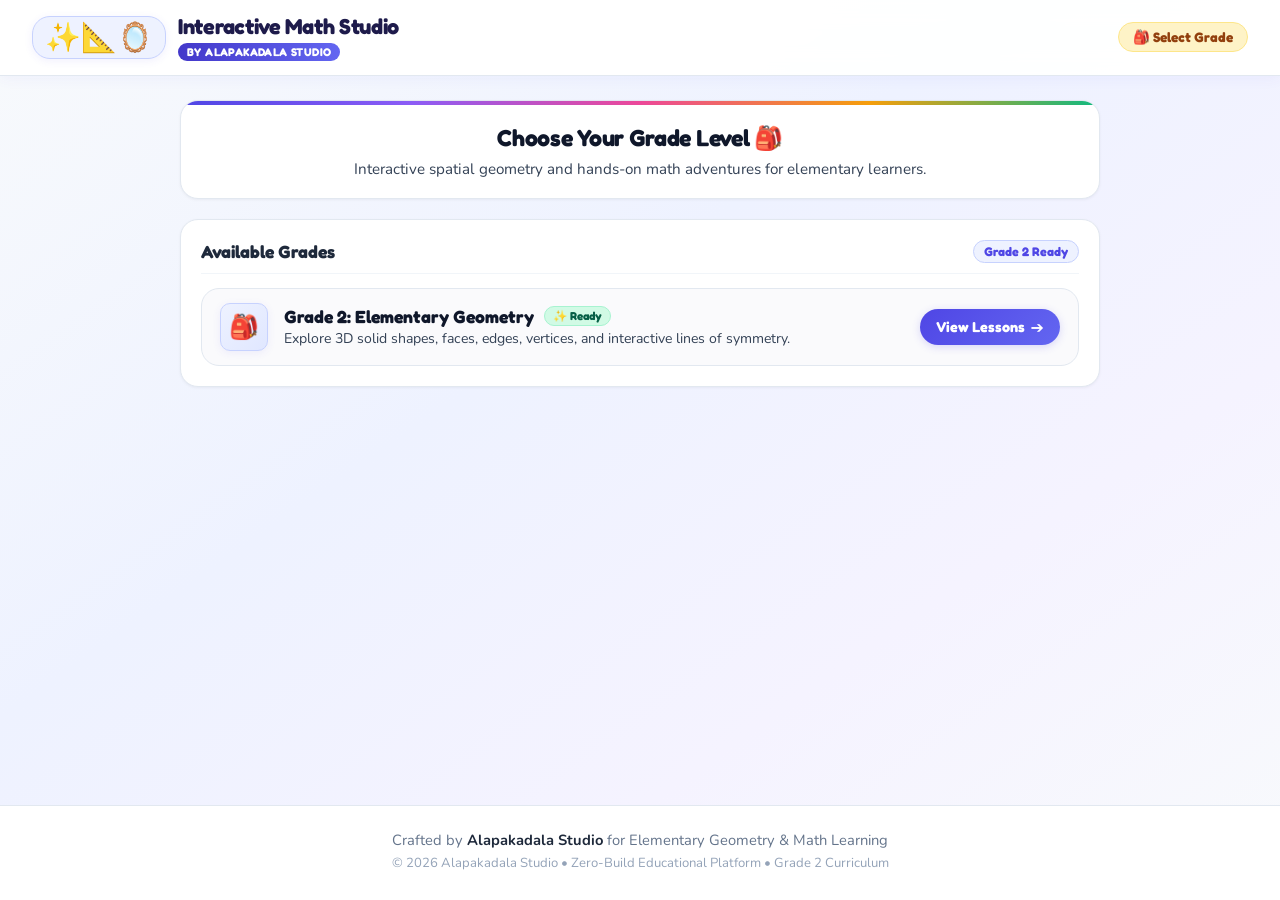
==== index.html @ 66d8b252 "increase UX" ====
<!DOCTYPE html>
<html lang="en">
<head>
  <meta charset="UTF-8">
  <meta name="viewport" content="width=device-width, initial-scale=1.0">
  <title>Interactive Math Studio - Elementary Geometry Suite</title>
  <link rel="preconnect" href="https://fonts.googleapis.com">
  <link rel="preconnect" href="https://fonts.gstatic.com" crossorigin>
  <link href="https://fonts.googleapis.com/css2?family=Fredoka:wght@400;500;600;700&family=Nunito:wght@400;600;700;800;900&display=swap" rel="stylesheet">
  <link rel="stylesheet" href="hub.css">
</head>
<body>

  <!-- Clean, Reassuring Studio Header -->
  <header class="hub-header">
    <div class="brand">
      <div class="brand-logo" aria-hidden="true">✨📐🪞</div>
      <div class="brand-text">
        <h1>Interactive Math Studio</h1>
        <span class="studio-badge">By Alapakadala Studio</span>
      </div>
    </div>

    <!-- Navigation Controls -->
    <div class="hub-header-actions">
      <button id="btnHeaderBackGrades" class="hub-nav-btn hidden" onclick="showGradesView()" title="Return to Grade Selection">
        ⬅️ All Grades
      </button>

      <div class="hub-grade-chip" id="hubGradeChip">
        🎒 Select Grade
      </div>
    </div>
  </header>

  <!-- Main Content Hub -->
  <main class="hub-main">

    <!-- ================= VIEW 1: GRADE SELECTION SCREEN ================= -->
    <section id="gradesView" class="hub-view-panel">

      <!-- Compact Hero Header -->
      <section class="hub-hero">
        <h2>Choose Your Grade Level 🎒</h2>
        <p>Interactive spatial geometry and hands-on math adventures for elementary learners.</p>
      </section>

      <!-- Grade Selection Listview -->
      <section class="grade-listview-wrapper">
        <div class="grade-listview-header">
          <h3>Available Grades</h3>
          <span class="grade-count-badge">Grade 2 Ready</span>
        </div>

        <div class="grade-listview">
          <!-- Grade 2 Active Card -->
          <div class="grade-list-item active" onclick="selectGrade('grade-2')" tabindex="0" role="button" aria-label="Open Grade 2 Elementary Geometry Lessons">
            <div class="grade-item-left">
              <div class="grade-item-avatar">
                <span class="grade-avatar-icon">🎒</span>
              </div>
              <div class="grade-item-details">
                <div class="grade-item-title-row">
                  <h4>Grade 2: Elementary Geometry</h4>
                  <span class="grade-status-pill available">✨ Ready</span>
                </div>
                <p class="grade-item-desc">
                  Explore 3D solid shapes, faces, edges, vertices, and interactive lines of symmetry.
                </p>
              </div>
            </div>

            <div class="grade-item-right">
              <button class="grade-enter-btn" tabindex="-1">
                <span>View Lessons</span>
                <span class="arrow-icon">➔</span>
              </button>
            </div>
          </div>
        </div>
      </section>

    </section>

    <!-- ================= VIEW 2: GRADE 2 LESSONS LIST ================= -->
    <section id="lessonsView" class="hub-view-panel hidden">

      <!-- Breadcrumb Navigation Bar -->
      <nav class="lessons-nav-bar" aria-label="Breadcrumb">
        <button class="lessons-back-btn" onclick="showGradesView()" title="Back to Grade Selection">
          ⬅️ Back to Grade Selection
        </button>
        <div class="current-grade-badge">
          <span>Current Level:</span>
          <strong>Grade 2 Elementary Geometry</strong>
        </div>
      </nav>

      <!-- Compact Hero Banner -->
      <section class="hub-hero">
        <h2>Grade 2 Math Adventures 🌟</h2>
        <p>Select a lesson below to explore 3D solids and mirror reflections.</p>
      </section>

      <!-- Available Lessons Grid -->
      <section class="lessons-grid">

        <!-- LESSON 1 CARD: 3D SOLID SHAPES -->
        <a href="shapes.html" class="lesson-card shapes" aria-label="Start Lesson 1: 3D Solid Shapes Adventure">
          <div class="lesson-card-header">
            <div class="lesson-card-badge-row">
              <span class="lesson-number-badge">Lesson 1</span>
              <span class="lesson-icon-preview">🎲 📐 🥫</span>
            </div>
            <h3>3D Solid Shapes Adventure</h3>
            <p class="lesson-subtitle">Spatial Geometry, Faces, Edges & Vertices</p>
          </div>

          <p class="lesson-desc">
            Rotate 3D solids in 360°, explode surfaces to count faces, test everyday textures, and sort shapes in the lab!
          </p>

          <div class="lesson-card-footer">
            <div class="lesson-cta-btn">
              <span>Start Adventure</span>
              <span class="cta-arrow">➔</span>
            </div>
          </div>
        </a>

        <!-- LESSON 2 CARD: LINES OF SYMMETRY -->
        <a href="symmetry.html" class="lesson-card symmetry" aria-label="Start Lesson 2: Lines of Symmetry Studio">
          <div class="lesson-card-header">
            <div class="lesson-card-badge-row">
              <span class="lesson-number-badge">Lesson 2</span>
              <span class="lesson-icon-preview">🦋 🪞 🎨</span>
            </div>
            <h3>Lines of Symmetry Studio</h3>
            <p class="lesson-subtitle">Mirror Reflections, Paper Folding & Detective</p>
          </div>

          <p class="lesson-desc">
            Fold 3D paper sheets to test symmetry, spot tricky line traps, paint 8×8 bilateral pixel art, and speed-match reflections!
          </p>

          <div class="lesson-card-footer">
            <div class="lesson-cta-btn">
              <span>Start Studio</span>
              <span class="cta-arrow">➔</span>
            </div>
          </div>
        </a>

      </section>

    </section>

  </main>

  <!-- Clean Studio Footer -->
  <footer class="hub-footer">
    <div class="footer-content">
      <p>Crafted by <strong>Alapakadala Studio</strong> for Elementary Geometry & Math Learning</p>
      <p class="copyright">© 2026 Alapakadala Studio • Zero-Build Educational Platform • Grade 2 Curriculum</p>
    </div>
  </footer>

  <!-- View Switching Navigation Script -->
  <script>
    function selectGrade(gradeId) {
      if (gradeId === 'grade-2') {
        document.getElementById('gradesView').classList.add('hidden');
        document.getElementById('lessonsView').classList.remove('hidden');
        document.getElementById('hubGradeChip').innerHTML = '🎒 Grade 2 Geometry';
        document.getElementById('btnHeaderBackGrades').classList.remove('hidden');
        window.location.hash = 'grade-2';
        window.scrollTo({ top: 0, behavior: 'smooth' });
      }
    }

    function showGradesView() {
      document.getElementById('lessonsView').classList.add('hidden');
      document.getElementById('gradesView').classList.remove('hidden');
      document.getElementById('hubGradeChip').innerHTML = '🎒 Select Grade';
      document.getElementById('btnHeaderBackGrades').classList.add('hidden');
      if (window.location.hash) {
        history.pushState(null, null, ' ');
      }
      window.scrollTo({ top: 0, behavior: 'smooth' });
    }

    // Auto-open Grade 2 if url hash is #grade-2
    window.addEventListener('DOMContentLoaded', () => {
      if (window.location.hash === '#grade-2') {
        selectGrade('grade-2');
      }
    });

    window.addEventListener('hashchange', () => {
      if (window.location.hash === '#grade-2') {
        selectGrade('grade-2');
      } else {
        showGradesView();
      }
    });

    // Keyboard accessibility for list item
    document.addEventListener('keydown', (e) => {
      if ((e.key === 'Enter' || e.key === ' ') && document.activeElement?.classList.contains('grade-list-item')) {
        e.preventDefault();
        document.activeElement.click();
      }
    });
  </script>

</body>
</html>
---- hub.css ----
/* ================= ALAPAKADALA STUDIO - ROOT LESSONS HUB ================= */
:root {
  --primary: #4F46E5;
  --primary-light: #818CF8;
  --primary-dark: #3730A3;
  --accent-pink: #EC4899;
  --accent-amber: #F59E0B;
  --accent-teal: #10B981;
  --accent-cyan: #06B6D4;
  
  --bg-gradient: linear-gradient(145deg, #F8FAFC 0%, #EEF2FF 40%, #F5F3FF 70%, #F8FAFC 100%);
  --card-bg: #FFFFFF;
  --text-dark: #0F172A;
  --text-body: #334155;
  --text-muted: #64748B;
  
  --radius-xs: 6px;
  --radius-sm: 10px;
  --radius-md: 18px;
  --radius-lg: 28px;
  --radius-pill: 9999px;
  
  --shadow-xs: 0 1px 3px rgba(15, 23, 42, 0.05);
  --shadow-sm: 0 4px 12px rgba(79, 70, 229, 0.06);
  --shadow-md: 0 10px 25px rgba(79, 70, 229, 0.09);
  --shadow-lg: 0 20px 40px rgba(79, 70, 229, 0.14);
}

* {
  box-sizing: border-box;
  margin: 0;
  padding: 0;
  -webkit-tap-highlight-color: transparent;
}

body {
  font-family: 'Fredoka', 'Nunito', system-ui, -apple-system, sans-serif;
  background: var(--bg-gradient);
  color: var(--text-dark);
  min-height: 100vh;
  display: flex;
  flex-direction: column;
  overflow-x: hidden;
  -webkit-font-smoothing: antialiased;
}

/* ================= HEADER ================= */
.hub-header {
  position: sticky;
  top: 0;
  background: rgba(255, 255, 255, 0.94);
  backdrop-filter: blur(12px);
  padding: 14px 32px;
  display: flex;
  align-items: center;
  justify-content: space-between;
  box-shadow: 0 2px 14px rgba(79, 70, 229, 0.06);
  border-bottom: 1.5px solid #E2E8F0;
  z-index: 100;
  flex-wrap: wrap;
  gap: 14px;
}

.brand {
  display: flex;
  align-items: center;
  gap: 12px;
}

.brand-logo {
  font-size: 1.8rem;
  background: #EEF2FF;
  padding: 6px 12px;
  border-radius: var(--radius-md);
  border: 1px solid #C7D2FE;
  box-shadow: 0 2px 8px rgba(79, 70, 229, 0.08);
  line-height: 1;
}

.brand-text h1 {
  font-size: 1.35rem;
  font-weight: 700;
  color: #1E1B4B;
  line-height: 1.2;
  letter-spacing: -0.3px;
}

.studio-badge {
  display: inline-block;
  background: linear-gradient(90deg, #4338CA, #6366F1);
  color: #FFFFFF;
  font-size: 0.7rem;
  font-weight: 800;
  padding: 2px 9px;
  border-radius: var(--radius-pill);
  letter-spacing: 0.4px;
  text-transform: uppercase;
  margin-top: 2px;
}

.hub-header-actions {
  display: flex;
  align-items: center;
  gap: 12px;
}

.hub-nav-btn {
  background: #EEF2FF;
  color: var(--primary);
  border: 1.5px solid #C7D2FE;
  padding: 7px 16px;
  border-radius: var(--radius-pill);
  font-weight: 800;
  font-size: 0.85rem;
  font-family: inherit;
  cursor: pointer;
  transition: all 0.2s cubic-bezier(0.16, 1, 0.3, 1);
  display: inline-flex;
  align-items: center;
  gap: 6px;
}

.hub-nav-btn:hover {
  background: #E0E7FF;
  border-color: var(--primary);
  transform: translateX(-3px);
}

.hub-grade-chip {
  background: #FEF3C7;
  color: #92400E;
  border: 1px solid #FDE68A;
  padding: 6px 14px;
  border-radius: var(--radius-pill);
  font-weight: 800;
  font-size: 0.85rem;
  display: inline-flex;
  align-items: center;
  gap: 6px;
}

.hub-nav-btn.hidden,
.hub-view-panel.hidden {
  display: none !important;
}

/* ================= MAIN CONTAINER ================= */
.hub-main {
  flex: 1;
  max-width: 960px;
  width: 100%;
  margin: 0 auto;
  padding: 24px 20px 36px;
  display: flex;
  flex-direction: column;
  gap: 20px;
}

.hub-view-panel {
  display: flex;
  flex-direction: column;
  gap: 20px;
  animation: fadeInPanel 0.2s cubic-bezier(0.16, 1, 0.3, 1);
}

@keyframes fadeInPanel {
  from { opacity: 0; transform: translateY(4px); }
  to { opacity: 1; transform: translateY(0); }
}

/* ================= HERO SECTION (SLIM & CLEAN) ================= */
.hub-hero {
  text-align: center;
  background: #FFFFFF;
  border-radius: var(--radius-md);
  padding: 22px 24px 18px;
  box-shadow: var(--shadow-xs);
  border: 1.5px solid #E2E8F0;
  position: relative;
  overflow: hidden;
}

.hub-hero::before {
  content: '';
  position: absolute;
  top: 0;
  left: 0;
  right: 0;
  height: 4px;
  background: linear-gradient(90deg, #4F46E5, #8B5CF6, #EC4899, #F59E0B, #10B981);
}

.hub-hero h2 {
  font-size: 1.45rem;
  font-weight: 700;
  color: #0F172A;
  margin-bottom: 6px;
  line-height: 1.25;
  letter-spacing: -0.3px;
}

.hub-hero p {
  font-family: 'Nunito', sans-serif;
  font-size: 0.95rem;
  color: var(--text-body);
  max-width: 600px;
  margin: 0 auto;
  line-height: 1.45;
}

/* ================= GRADE LISTVIEW ================= */
.grade-listview-wrapper {
  background: #FFFFFF;
  border-radius: var(--radius-md);
  border: 1.5px solid #E2E8F0;
  box-shadow: var(--shadow-xs);
  padding: 20px;
}

.grade-listview-header {
  display: flex;
  align-items: center;
  justify-content: space-between;
  margin-bottom: 14px;
  padding-bottom: 10px;
  border-bottom: 1px solid #F1F5F9;
}

.grade-listview-header h3 {
  font-size: 1.1rem;
  font-weight: 700;
  color: #1E293B;
}

.grade-count-badge {
  background: #EEF2FF;
  color: var(--primary);
  font-size: 0.78rem;
  font-weight: 800;
  padding: 3px 10px;
  border-radius: var(--radius-pill);
  border: 1px solid #C7D2FE;
}

.grade-listview {
  display: flex;
  flex-direction: column;
  gap: 12px;
}

.grade-list-item {
  background: #FAFAFC;
  border: 1.5px solid #E2E8F0;
  border-radius: var(--radius-md);
  padding: 14px 18px;
  display: flex;
  align-items: center;
  justify-content: space-between;
  gap: 16px;
  cursor: pointer;
  transition: all 0.2s cubic-bezier(0.16, 1, 0.3, 1);
}

.grade-list-item:hover,
.grade-list-item:focus {
  background: #FFFFFF;
  border-color: var(--primary);
  box-shadow: var(--shadow-sm);
  transform: translateY(-2px);
  outline: none;
}

.grade-item-left {
  display: flex;
  align-items: center;
  gap: 16px;
  flex: 1;
}

.grade-item-avatar {
  width: 48px;
  height: 48px;
  background: linear-gradient(135deg, #EEF2FF 0%, #E0E7FF 100%);
  border: 1.5px solid #C7D2FE;
  border-radius: var(--radius-sm);
  display: flex;
  align-items: center;
  justify-content: center;
  flex-shrink: 0;
  box-shadow: 0 2px 8px rgba(79, 70, 229, 0.08);
  transition: transform 0.2s ease;
}

.grade-list-item:hover .grade-item-avatar {
  transform: scale(1.05);
}

.grade-avatar-icon {
  font-size: 1.5rem;
  line-height: 1;
}

.grade-item-details {
  flex: 1;
}

.grade-item-title-row {
  display: flex;
  align-items: center;
  gap: 10px;
  flex-wrap: wrap;
  margin-bottom: 2px;
}

.grade-item-title-row h4 {
  font-size: 1.1rem;
  font-weight: 700;
  color: #0F172A;
}

.grade-status-pill {
  background: #D1FAE5;
  color: #065F46;
  border: 1px solid #A7F3D0;
  padding: 2px 8px;
  border-radius: var(--radius-pill);
  font-size: 0.72rem;
  font-weight: 800;
}

.grade-item-desc {
  font-family: 'Nunito', sans-serif;
  font-size: 0.88rem;
  color: var(--text-body);
  margin-bottom: 0;
  line-height: 1.4;
}

.grade-item-right {
  flex-shrink: 0;
}

.grade-enter-btn {
  background: linear-gradient(135deg, #4F46E5, #6366F1);
  color: #FFFFFF;
  border: none;
  font-family: inherit;
  font-size: 0.9rem;
  font-weight: 800;
  padding: 8px 16px;
  border-radius: var(--radius-pill);
  display: flex;
  align-items: center;
  gap: 6px;
  box-shadow: 0 2px 8px rgba(79, 70, 229, 0.2);
  cursor: pointer;
  transition: all 0.2s ease;
  pointer-events: none;
}

.grade-list-item:hover .grade-enter-btn {
  background: linear-gradient(135deg, #4338CA, #4F46E5);
  transform: translateX(3px);
  box-shadow: 0 4px 12px rgba(79, 70, 229, 0.3);
}

.arrow-icon {
  font-size: 1rem;
  transition: transform 0.2s ease;
}

.grade-list-item:hover .arrow-icon {
  transform: translateX(2px);
}

/* ================= LESSONS BREADCRUMB NAVIGATION ================= */
.lessons-nav-bar {
  display: flex;
  align-items: center;
  justify-content: space-between;
  width: 100%;
  padding: 10px 16px;
  background: #FFFFFF;
  border: 1.5px solid #E2E8F0;
  border-radius: var(--radius-md);
  box-shadow: var(--shadow-xs);
  flex-wrap: wrap;
  gap: 10px;
}

.lessons-back-btn {
  background: #EEF2FF;
  color: var(--primary);
  border: 1.5px solid #C7D2FE;
  font-family: inherit;
  font-size: 0.85rem;
  font-weight: 800;
  padding: 6px 14px;
  border-radius: var(--radius-pill);
  cursor: pointer;
  display: inline-flex;
  align-items: center;
  gap: 6px;
  transition: all 0.2s ease;
}

.lessons-back-btn:hover {
  background: #E0E7FF;
  border-color: var(--primary);
  transform: translateX(-2px);
}

.current-grade-badge {
  display: flex;
  align-items: center;
  gap: 6px;
  font-size: 0.85rem;
  color: #64748B;
}

.current-grade-badge strong {
  color: #312E81;
  background: #F1F5F9;
  padding: 3px 10px;
  border-radius: var(--radius-pill);
  border: 1px solid #E2E8F0;
  font-weight: 800;
}

/* ================= LESSONS CARDS GRID (COMPACT) ================= */
.lessons-grid {
  display: grid;
  grid-template-columns: repeat(auto-fit, minmax(320px, 1fr));
  gap: 18px;
}

.lesson-card {
  background: #FFFFFF;
  border-radius: var(--radius-md);
  border: 1.5px solid #E2E8F0;
  box-shadow: var(--shadow-xs);
  padding: 18px 20px;
  display: flex;
  flex-direction: column;
  justify-content: space-between;
  transition: all 0.2s cubic-bezier(0.16, 1, 0.3, 1);
  text-decoration: none;
  color: inherit;
  position: relative;
}

.lesson-card:hover {
  transform: translateY(-3px);
  box-shadow: var(--shadow-md);
}

.lesson-card.shapes:hover {
  border-color: var(--primary-light);
}

.lesson-card.symmetry:hover {
  border-color: #F472B6;
}

.lesson-card-header {
  margin-bottom: 12px;
}

.lesson-card-badge-row {
  display: flex;
  align-items: center;
  justify-content: space-between;
  margin-bottom: 10px;
}

.lesson-number-badge {
  font-size: 0.72rem;
  font-weight: 800;
  text-transform: uppercase;
  letter-spacing: 0.5px;
  padding: 3px 10px;
  border-radius: var(--radius-pill);
}

.lesson-card.shapes .lesson-number-badge {
  background: #EEF2FF;
  color: #4338CA;
  border: 1px solid #C7D2FE;
}

.lesson-card.symmetry .lesson-number-badge {
  background: #FDF2F8;
  color: #BE185D;
  border: 1px solid #FBCFE8;
}

.lesson-icon-preview {
  font-size: 1.15rem;
  letter-spacing: 2px;
}

.lesson-card-header h3 {
  font-size: 1.25rem;
  font-weight: 700;
  color: #0F172A;
  margin-bottom: 2px;
}

.lesson-subtitle {
  font-family: 'Nunito', sans-serif;
  font-size: 0.85rem;
  font-weight: 700;
  color: var(--primary);
}

.lesson-card.symmetry .lesson-subtitle {
  color: #BE185D;
}

.lesson-desc {
  font-family: 'Nunito', sans-serif;
  font-size: 0.88rem;
  color: var(--text-body);
  line-height: 1.45;
  margin-bottom: 16px;
}

.lesson-card-footer {
  margin-top: auto;
}

.lesson-cta-btn {
  background: linear-gradient(135deg, #4F46E5, #6366F1);
  color: #FFFFFF;
  font-size: 0.92rem;
  font-weight: 800;
  padding: 9px 16px;
  border-radius: var(--radius-pill);
  display: flex;
  align-items: center;
  justify-content: center;
  gap: 8px;
  box-shadow: 0 2px 8px rgba(79, 70, 229, 0.2);
  transition: all 0.2s ease;
}

.lesson-card.symmetry .lesson-cta-btn {
  background: linear-gradient(135deg, #BE185D, #EC4899);
  box-shadow: 0 2px 8px rgba(236, 72, 153, 0.2);
}

.lesson-card:hover .lesson-cta-btn {
  transform: translateY(-1px);
  box-shadow: 0 4px 14px rgba(79, 70, 229, 0.3);
}

.lesson-card.symmetry:hover .lesson-cta-btn {
  box-shadow: 0 4px 14px rgba(236, 72, 153, 0.3);
}

.cta-arrow {
  font-size: 1rem;
  transition: transform 0.2s ease;
}

.lesson-card:hover .cta-arrow {
  transform: translateX(3px);
}

/* ================= FOOTER ================= */
.hub-footer {
  background: #FFFFFF;
  border-top: 1.5px solid #E2E8F0;
  padding: 24px 20px;
  text-align: center;
  margin-top: auto;
}

.footer-content {
  max-width: 800px;
  margin: 0 auto;
}

.hub-footer p {
  font-family: 'Nunito', sans-serif;
  font-size: 0.92rem;
  color: var(--text-muted);
  margin-bottom: 4px;
}

.hub-footer strong {
  color: #1E293B;
}

.hub-footer .copyright {
  font-size: 0.82rem;
  color: #94A3B8;
}

/* ================= RESPONSIVE DESIGN ================= */
@media (max-width: 768px) {
  .hub-header {
    padding: 12px 18px;
  }

  .brand-text h1 {
    font-size: 1.15rem;
  }

  .hub-hero {
    padding: 18px 14px 14px;
  }

  .hub-hero h2 {
    font-size: 1.25rem;
  }

  .hub-hero p {
    font-size: 0.88rem;
  }

  .grade-list-item {
    flex-direction: column;
    align-items: flex-start;
    padding: 20px 18px;
    gap: 16px;
  }

  .grade-item-left {
    flex-direction: column;
    align-items: flex-start;
    gap: 14px;
    width: 100%;
  }

  .grade-item-right {
    width: 100%;
  }

  .grade-enter-btn {
    width: 100%;
    justify-content: center;
  }

  .lessons-grid {
    grid-template-columns: 1fr;
  }

  .lesson-card {
    padding: 22px 18px;
  }
}
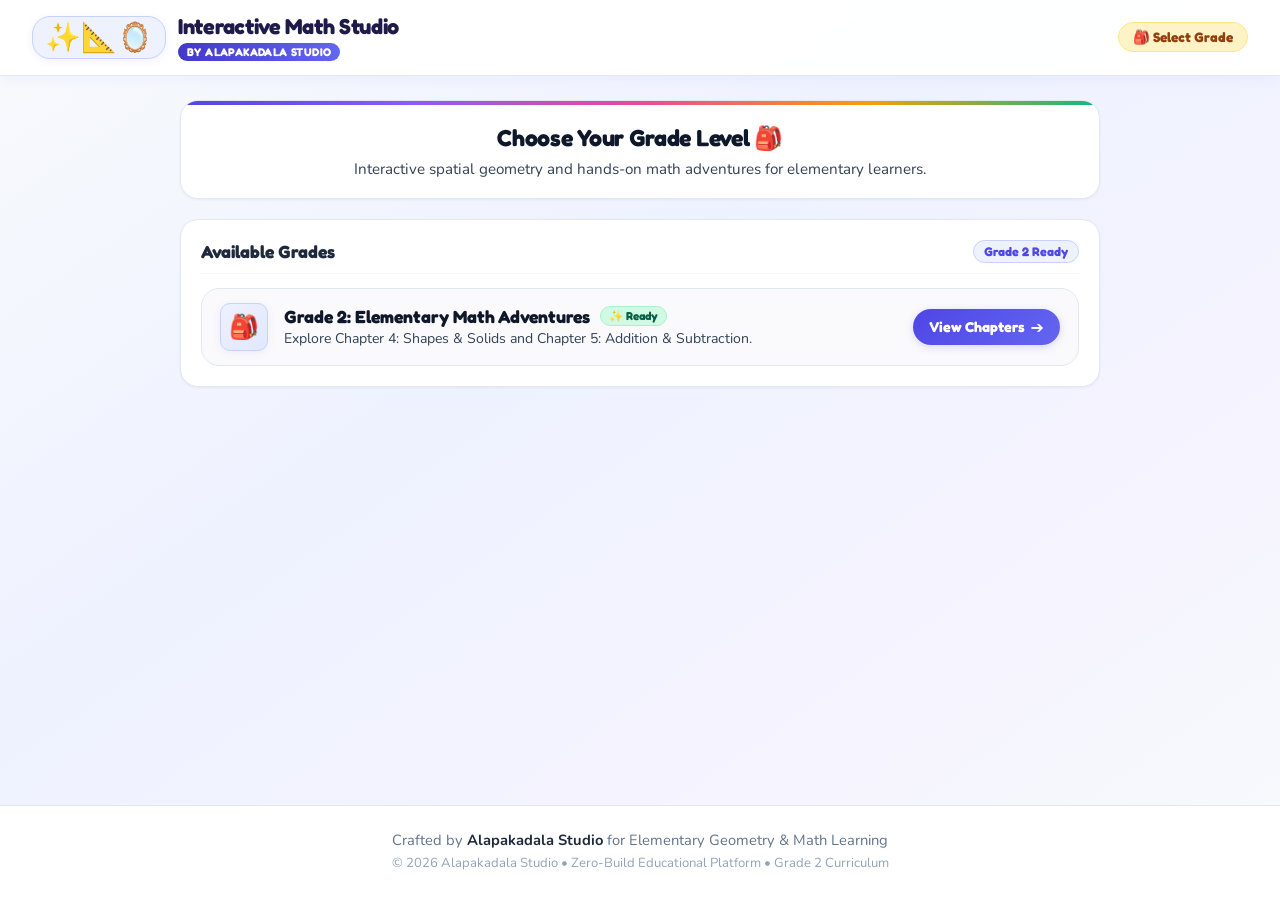
==== commit 1ed864cf: "add chapter 5" ====
--- a/index.html
+++ b/index.html
@@ -61,18 +61,18 @@
               </div>
               <div class="grade-item-details">
                 <div class="grade-item-title-row">
-                  <h4>Grade 2: Elementary Geometry</h4>
+                  <h4>Grade 2: Elementary Math Adventures</h4>
                   <span class="grade-status-pill available">✨ Ready</span>
                 </div>
                 <p class="grade-item-desc">
-                  Explore 3D solid shapes, faces, edges, vertices, and interactive lines of symmetry.
+                  Explore Chapter 4: Shapes &amp; Solids and Chapter 5: Addition &amp; Subtraction.
                 </p>
               </div>
             </div>
 
             <div class="grade-item-right">
               <button class="grade-enter-btn" tabindex="-1">
-                <span>View Lessons</span>
+                <span>View Chapters</span>
                 <span class="arrow-icon">➔</span>
               </button>
             </div>
@@ -92,66 +92,204 @@
         </button>
         <div class="current-grade-badge">
           <span>Current Level:</span>
-          <strong>Grade 2 Elementary Geometry</strong>
+          <strong>Grade 2 Elementary Math</strong>
         </div>
       </nav>
 
       <!-- Compact Hero Banner -->
       <section class="hub-hero">
         <h2>Grade 2 Math Adventures 🌟</h2>
-        <p>Select a lesson below to explore 3D solids and mirror reflections.</p>
+        <p>Explore chapters and interactive learning studios below.</p>
       </section>
 
-      <!-- Available Lessons Grid -->
-      <section class="lessons-grid">
-
-        <!-- LESSON 1 CARD: 3D SOLID SHAPES -->
-        <a href="shapes.html" class="lesson-card shapes" aria-label="Start Lesson 1: 3D Solid Shapes Adventure">
-          <div class="lesson-card-header">
-            <div class="lesson-card-badge-row">
-              <span class="lesson-number-badge">Lesson 1</span>
-              <span class="lesson-icon-preview">🎲 📐 🥫</span>
-            </div>
-            <h3>3D Solid Shapes Adventure</h3>
-            <p class="lesson-subtitle">Spatial Geometry, Faces, Edges & Vertices</p>
+      <!-- Chapters Accordion Container -->
+      <div class="chapters-container">
+
+        <!-- ================= CHAPTER 4: SHAPES AND SOLIDS ================= -->
+        <div class="chapter-accordion open" id="chapter-4">
+          <button class="chapter-header" onclick="toggleChapter('chapter-4')" aria-expanded="true" aria-controls="chapter-4-body">
+            <div class="chapter-header-left">
+              <span class="chapter-badge">Chapter 4</span>
+              <div class="chapter-title-group">
+                <h3 class="chapter-title">Shapes and Solids 🔷🎲</h3>
+                <span class="chapter-subtitle">3D Solids, Symmetry &amp; Patterns</span>
+              </div>
+            </div>
+            <div class="chapter-header-right">
+              <span class="chapter-lesson-count">3 Lessons</span>
+              <span class="chapter-chevron" aria-hidden="true">▼</span>
+            </div>
+          </button>
+
+          <div class="chapter-body" id="chapter-4-body">
+            <section class="lessons-grid">
+
+              <!-- LESSON 1 CARD: 3D SOLID SHAPES -->
+              <a href="shapes.html" class="lesson-card shapes" aria-label="Start Lesson 1: 3D Solid Shapes Adventure">
+                <div class="lesson-card-header">
+                  <div class="lesson-card-badge-row">
+                    <span class="lesson-number-badge">Lesson 1</span>
+                    <span class="lesson-icon-preview">🎲 📐 🥫</span>
+                  </div>
+                  <h3>3D Solid Shapes Adventure</h3>
+                  <p class="lesson-subtitle">Spatial Geometry, Faces, Edges &amp; Vertices</p>
+                </div>
+
+                <p class="lesson-desc">
+                  Rotate 3D solids in 360°, explode surfaces to count faces, test everyday textures, and sort shapes in the lab!
+                </p>
+
+                <div class="lesson-card-footer">
+                  <div class="lesson-cta-btn">
+                    <span>Start Adventure</span>
+                    <span class="cta-arrow">➔</span>
+                  </div>
+                </div>
+              </a>
+
+              <!-- LESSON 2 CARD: LINES OF SYMMETRY -->
+              <a href="symmetry.html" class="lesson-card symmetry" aria-label="Start Lesson 2: Lines of Symmetry Studio">
+                <div class="lesson-card-header">
+                  <div class="lesson-card-badge-row">
+                    <span class="lesson-number-badge">Lesson 2</span>
+                    <span class="lesson-icon-preview">🦋 🪞 🎨</span>
+                  </div>
+                  <h3>Lines of Symmetry Studio</h3>
+                  <p class="lesson-subtitle">Mirror Reflections, Paper Folding &amp; Detective</p>
+                </div>
+
+                <p class="lesson-desc">
+                  Fold 3D paper sheets to test symmetry, spot tricky line traps, paint 8×8 bilateral pixel art, and speed-match reflections!
+                </p>
+
+                <div class="lesson-card-footer">
+                  <div class="lesson-cta-btn">
+                    <span>Start Studio</span>
+                    <span class="cta-arrow">➔</span>
+                  </div>
+                </div>
+              </a>
+
+              <!-- LESSON 3 CARD: SHAPE & SOLID PATTERNS -->
+              <a href="patterns.html" class="lesson-card patterns" aria-label="Start Lesson 3: Shape & Solid Patterns Studio">
+                <div class="lesson-card-header">
+                  <div class="lesson-card-badge-row">
+                    <span class="lesson-number-badge">Lesson 3</span>
+                    <span class="lesson-icon-preview">🔷 🎲 ⭕</span>
+                  </div>
+                  <h3>Shape &amp; Solid Patterns Studio</h3>
+                  <p class="lesson-subtitle">Repeating Groups, Blanks A &amp; B, Pentagons to Octagons &amp; 3D Solids</p>
+                </div>
+
+                <p class="lesson-desc">
+                  Ring repeating groups of shapes and solids, solve missing blanks A &amp; B with pentagons, hexagons, octagons, tilted cylinders, and inverted cones!
+                </p>
+
+                <div class="lesson-card-footer">
+                  <div class="lesson-cta-btn">
+                    <span>Start Patterns</span>
+                    <span class="cta-arrow">➔</span>
+                  </div>
+                </div>
+              </a>
+
+            </section>
           </div>
-
-          <p class="lesson-desc">
-            Rotate 3D solids in 360°, explode surfaces to count faces, test everyday textures, and sort shapes in the lab!
-          </p>
-
-          <div class="lesson-card-footer">
-            <div class="lesson-cta-btn">
-              <span>Start Adventure</span>
-              <span class="cta-arrow">➔</span>
-            </div>
+        </div>
+
+        <!-- ================= CHAPTER 5: ADDITION AND SUBTRACTION ================= -->
+        <div class="chapter-accordion open" id="chapter-5">
+          <button class="chapter-header" onclick="toggleChapter('chapter-5')" aria-expanded="true" aria-controls="chapter-5-body">
+            <div class="chapter-header-left">
+              <span class="chapter-badge chapter-5-badge">Chapter 5</span>
+              <div class="chapter-title-group">
+                <h3 class="chapter-title">Addition and Subtraction ➕➖</h3>
+                <span class="chapter-subtitle">Bonds to 20, Multiples of 10 &amp; 2-Digit Addition</span>
+              </div>
+            </div>
+            <div class="chapter-header-right">
+              <span class="chapter-lesson-count">3 Lessons</span>
+              <span class="chapter-chevron" aria-hidden="true">▼</span>
+            </div>
+          </button>
+
+          <div class="chapter-body" id="chapter-5-body">
+            <section class="lessons-grid">
+
+              <!-- LESSON 1 CARD: NUMBER PAIRS / BONDS TO 20 -->
+              <a href="bonds-20.html" class="lesson-card addition" aria-label="Start Lesson 1: Number Pairs &amp; Bonds to 20">
+                <div class="lesson-card-header">
+                  <div class="lesson-card-badge-row">
+                    <span class="lesson-number-badge">Lesson 1</span>
+                    <span class="lesson-icon-preview">🔟 🍒 🟢</span>
+                  </div>
+                  <h3>Number Pairs &amp; Bonds to 20</h3>
+                  <p class="lesson-subtitle">Dual 10-Frames, Part-Part-Whole &amp; Bridge to 10</p>
+                </div>
+
+                <p class="lesson-desc">
+                  Fill dual 10-frames to discover number pairs that make 20, solve part-part-whole bubbles, and bridge through 10!
+                </p>
+
+                <div class="lesson-card-footer">
+                  <div class="lesson-cta-btn">
+                    <span>Start Studio</span>
+                    <span class="cta-arrow">➔</span>
+                  </div>
+                </div>
+              </a>
+
+              <!-- LESSON 2 CARD: NUMBER PAIRS TO MULTIPLES OF TEN -->
+              <a href="pairs-tens.html" class="lesson-card addition" aria-label="Start Lesson 2: Number Pairs to Multiples of Ten">
+                <div class="lesson-card-header">
+                  <div class="lesson-card-badge-row">
+                    <span class="lesson-number-badge">Lesson 2</span>
+                    <span class="lesson-icon-preview">🧮 🎯 💯</span>
+                  </div>
+                  <h3>Number Pairs to Multiples of 10</h3>
+                  <p class="lesson-subtitle">Pairs to 100, Base-10 Rods &amp; Next-Ten Hopper</p>
+                </div>
+
+                <p class="lesson-desc">
+                  Explore how pairs to 10 power pairs to 100, make the next multiple of ten, and hop across interactive number lines!
+                </p>
+
+                <div class="lesson-card-footer">
+                  <div class="lesson-cta-btn">
+                    <span>Start Studio</span>
+                    <span class="cta-arrow">➔</span>
+                  </div>
+                </div>
+              </a>
+
+              <!-- LESSON 3 CARD: ADDING UP TO 2-DIGIT NUMBERS -->
+              <a href="add-2digit.html" class="lesson-card addition" aria-label="Start Lesson 3: Adding Up to 2-Digit Numbers">
+                <div class="lesson-card-header">
+                  <div class="lesson-card-badge-row">
+                    <span class="lesson-number-badge">Lesson 3</span>
+                    <span class="lesson-icon-preview">🧱 ⚡ ➕</span>
+                  </div>
+                  <h3>Adding Up to 2-Digit Numbers</h3>
+                  <p class="lesson-subtitle">Adding 1-Digit, Tens &amp; 2-Digit Regrouping</p>
+                </div>
+
+                <p class="lesson-desc">
+                  Master adding 1-digit numbers with block regrouping, add whole tens, and combine 2-digit numbers with the split strategy!
+                </p>
+
+                <div class="lesson-card-footer">
+                  <div class="lesson-cta-btn">
+                    <span>Start Studio</span>
+                    <span class="cta-arrow">➔</span>
+                  </div>
+                </div>
+              </a>
+
+            </section>
           </div>
-        </a>
-
-        <!-- LESSON 2 CARD: LINES OF SYMMETRY -->
-        <a href="symmetry.html" class="lesson-card symmetry" aria-label="Start Lesson 2: Lines of Symmetry Studio">
-          <div class="lesson-card-header">
-            <div class="lesson-card-badge-row">
-              <span class="lesson-number-badge">Lesson 2</span>
-              <span class="lesson-icon-preview">🦋 🪞 🎨</span>
-            </div>
-            <h3>Lines of Symmetry Studio</h3>
-            <p class="lesson-subtitle">Mirror Reflections, Paper Folding & Detective</p>
-          </div>
-
-          <p class="lesson-desc">
-            Fold 3D paper sheets to test symmetry, spot tricky line traps, paint 8×8 bilateral pixel art, and speed-match reflections!
-          </p>
-
-          <div class="lesson-card-footer">
-            <div class="lesson-cta-btn">
-              <span>Start Studio</span>
-              <span class="cta-arrow">➔</span>
-            </div>
-          </div>
-        </a>
-
-      </section>
+        </div>
+
+      </div>
 
     </section>
 
@@ -160,18 +298,31 @@
   <!-- Clean Studio Footer -->
   <footer class="hub-footer">
     <div class="footer-content">
-      <p>Crafted by <strong>Alapakadala Studio</strong> for Elementary Geometry & Math Learning</p>
+      <p>Crafted by <strong>Alapakadala Studio</strong> for Elementary Geometry &amp; Math Learning</p>
       <p class="copyright">© 2026 Alapakadala Studio • Zero-Build Educational Platform • Grade 2 Curriculum</p>
     </div>
   </footer>
 
   <!-- View Switching Navigation Script -->
   <script>
+    function toggleChapter(id) {
+      const el = document.getElementById(id);
+      if (!el) return;
+      const isOpen = el.classList.contains('open');
+      if (isOpen) {
+        el.classList.remove('open');
+        el.querySelector('.chapter-header').setAttribute('aria-expanded', 'false');
+      } else {
+        el.classList.add('open');
+        el.querySelector('.chapter-header').setAttribute('aria-expanded', 'true');
+      }
+    }
+
     function selectGrade(gradeId) {
       if (gradeId === 'grade-2') {
         document.getElementById('gradesView').classList.add('hidden');
         document.getElementById('lessonsView').classList.remove('hidden');
-        document.getElementById('hubGradeChip').innerHTML = '🎒 Grade 2 Geometry';
+        document.getElementById('hubGradeChip').innerHTML = '🎒 Grade 2 Math';
         document.getElementById('btnHeaderBackGrades').classList.remove('hidden');
         window.location.hash = 'grade-2';
         window.scrollTo({ top: 0, behavior: 'smooth' });
--- a/hub.css
+++ b/hub.css
@@ -427,10 +427,149 @@
   font-weight: 800;
 }
 
+/* ================= CHAPTER ACCORDIONS ================= */
+.chapters-container {
+  display: flex;
+  flex-direction: column;
+  gap: 20px;
+}
+
+.chapter-accordion {
+  background: #FFFFFF;
+  border-radius: var(--radius-md);
+  border: 1.5px solid #E2E8F0;
+  box-shadow: var(--shadow-xs);
+  overflow: hidden;
+  transition: border-color 0.2s ease, box-shadow 0.2s ease;
+}
+
+.chapter-accordion:hover {
+  border-color: #CBD5E1;
+  box-shadow: var(--shadow-sm);
+}
+
+.chapter-header {
+  width: 100%;
+  display: flex;
+  align-items: center;
+  justify-content: space-between;
+  padding: 16px 20px;
+  background: linear-gradient(135deg, #F8FAFC 0%, #F1F5F9 100%);
+  border: none;
+  border-bottom: 1.5px solid transparent;
+  cursor: pointer;
+  font-family: inherit;
+  text-align: left;
+  transition: background 0.2s ease, border-color 0.2s ease;
+  user-select: none;
+}
+
+.chapter-accordion.open .chapter-header {
+  border-bottom-color: #E2E8F0;
+  background: linear-gradient(135deg, #F8FAFC 0%, #EEF2FF 100%);
+}
+
+.chapter-header-left {
+  display: flex;
+  align-items: center;
+  gap: 14px;
+}
+
+.chapter-badge {
+  background: #EEF2FF;
+  color: var(--primary);
+  border: 1.5px solid #C7D2FE;
+  font-size: 0.8rem;
+  font-weight: 800;
+  padding: 4px 12px;
+  border-radius: var(--radius-pill);
+  text-transform: uppercase;
+  letter-spacing: 0.5px;
+  flex-shrink: 0;
+}
+
+.chapter-badge.chapter-5-badge {
+  background: #ECFDF5;
+  color: #047857;
+  border-color: #A7F3D0;
+}
+
+.chapter-title-group {
+  display: flex;
+  flex-direction: column;
+  gap: 2px;
+}
+
+.chapter-title {
+  font-size: 1.22rem;
+  font-weight: 700;
+  color: #0F172A;
+  margin: 0;
+  display: flex;
+  align-items: center;
+  gap: 8px;
+}
+
+.chapter-subtitle {
+  font-family: 'Nunito', sans-serif;
+  font-size: 0.86rem;
+  font-weight: 600;
+  color: var(--text-muted);
+}
+
+.chapter-header-right {
+  display: flex;
+  align-items: center;
+  gap: 12px;
+}
+
+.chapter-lesson-count {
+  font-size: 0.8rem;
+  font-weight: 800;
+  color: var(--text-muted);
+  background: #FFFFFF;
+  border: 1px solid #E2E8F0;
+  padding: 4px 10px;
+  border-radius: var(--radius-pill);
+}
+
+.chapter-chevron {
+  font-size: 1.2rem;
+  font-weight: 700;
+  color: var(--text-muted);
+  transition: transform 0.25s cubic-bezier(0.16, 1, 0.3, 1);
+  display: inline-block;
+  line-height: 1;
+}
+
+.chapter-accordion.open .chapter-chevron {
+  transform: rotate(0deg);
+}
+
+.chapter-accordion:not(.open) .chapter-chevron {
+  transform: rotate(-90deg);
+}
+
+.chapter-body {
+  padding: 20px;
+  background: #FAFAFC;
+  display: none;
+}
+
+.chapter-accordion.open .chapter-body {
+  display: block;
+  animation: fadeInAccordion 0.2s ease-out;
+}
+
+@keyframes fadeInAccordion {
+  from { opacity: 0; transform: translateY(-4px); }
+  to { opacity: 1; transform: translateY(0); }
+}
+
 /* ================= LESSONS CARDS GRID (COMPACT) ================= */
 .lessons-grid {
   display: grid;
-  grid-template-columns: repeat(auto-fit, minmax(320px, 1fr));
+  grid-template-columns: repeat(auto-fit, minmax(280px, 1fr));
   gap: 18px;
 }
 
@@ -462,6 +601,14 @@
   border-color: #F472B6;
 }
 
+.lesson-card.patterns:hover {
+  border-color: #F59E0B;
+}
+
+.lesson-card.addition:hover {
+  border-color: #10B981;
+}
+
 .lesson-card-header {
   margin-bottom: 12px;
 }
@@ -492,6 +639,18 @@
   background: #FDF2F8;
   color: #BE185D;
   border: 1px solid #FBCFE8;
+}
+
+.lesson-card.patterns .lesson-number-badge {
+  background: #FEF3C7;
+  color: #B45309;
+  border: 1px solid #FDE68A;
+}
+
+.lesson-card.addition .lesson-number-badge {
+  background: #ECFDF5;
+  color: #047857;
+  border: 1px solid #A7F3D0;
 }
 
 .lesson-icon-preview {
@@ -515,6 +674,14 @@
 
 .lesson-card.symmetry .lesson-subtitle {
   color: #BE185D;
+}
+
+.lesson-card.patterns .lesson-subtitle {
+  color: #B45309;
+}
+
+.lesson-card.addition .lesson-subtitle {
+  color: #047857;
 }
 
 .lesson-desc {
@@ -549,6 +716,16 @@
   box-shadow: 0 2px 8px rgba(236, 72, 153, 0.2);
 }
 
+.lesson-card.patterns .lesson-cta-btn {
+  background: linear-gradient(135deg, #D97706, #F59E0B);
+  box-shadow: 0 2px 8px rgba(245, 158, 11, 0.25);
+}
+
+.lesson-card.addition .lesson-cta-btn {
+  background: linear-gradient(135deg, #059669, #10B981);
+  box-shadow: 0 2px 8px rgba(16, 185, 129, 0.25);
+}
+
 .lesson-card:hover .lesson-cta-btn {
   transform: translateY(-1px);
   box-shadow: 0 4px 14px rgba(79, 70, 229, 0.3);
@@ -556,6 +733,14 @@
 
 .lesson-card.symmetry:hover .lesson-cta-btn {
   box-shadow: 0 4px 14px rgba(236, 72, 153, 0.3);
+}
+
+.lesson-card.patterns:hover .lesson-cta-btn {
+  box-shadow: 0 4px 14px rgba(245, 158, 11, 0.35);
+}
+
+.lesson-card.addition:hover .lesson-cta-btn {
+  box-shadow: 0 4px 14px rgba(16, 185, 129, 0.35);
 }
 
 .cta-arrow {
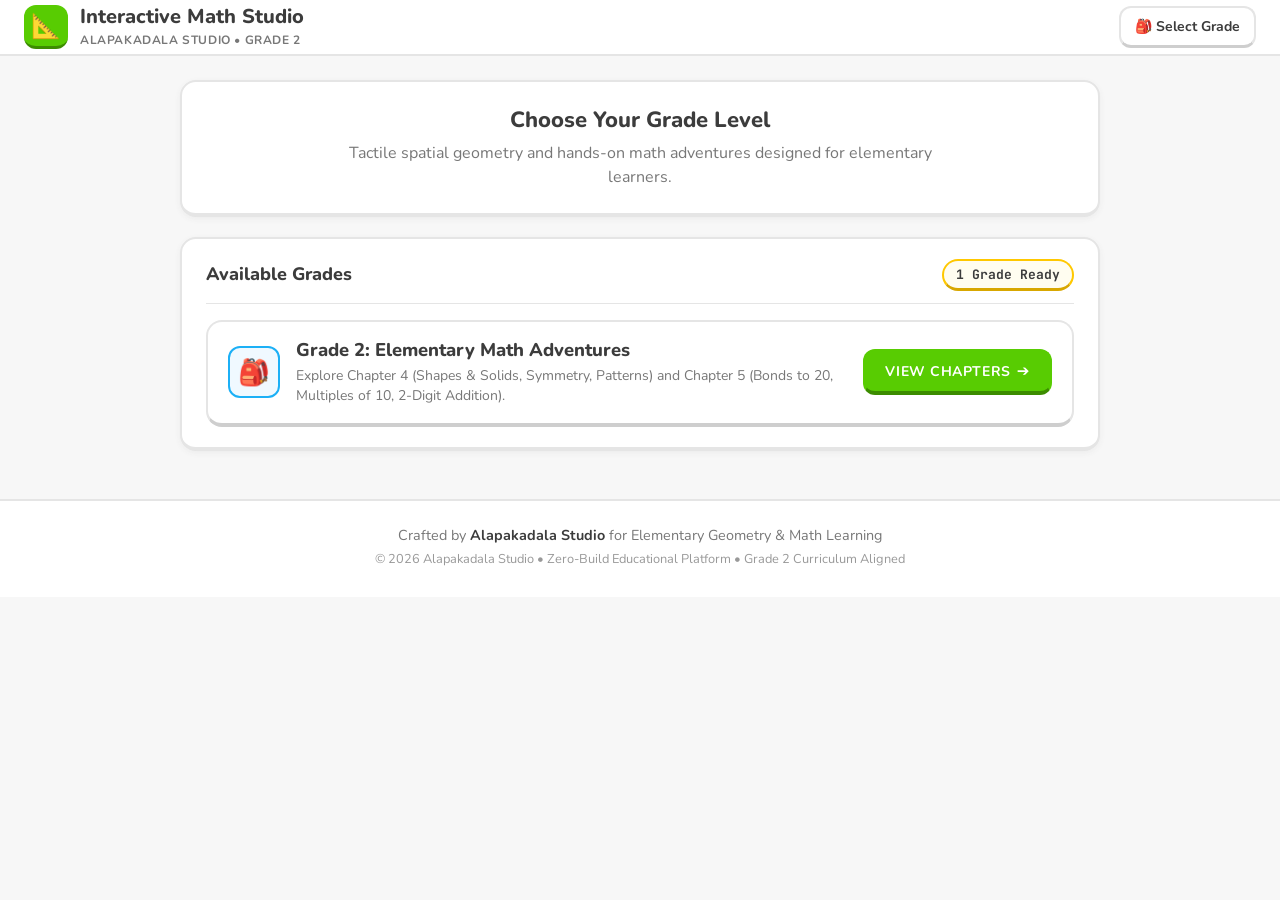
==== commit 61c61fc5: "redesign" ====
--- a/index.html
+++ b/index.html
@@ -6,25 +6,26 @@
   <title>Interactive Math Studio - Elementary Geometry Suite</title>
   <link rel="preconnect" href="https://fonts.googleapis.com">
   <link rel="preconnect" href="https://fonts.gstatic.com" crossorigin>
-  <link href="https://fonts.googleapis.com/css2?family=Fredoka:wght@400;500;600;700&family=Nunito:wght@400;600;700;800;900&display=swap" rel="stylesheet">
+  <link href="https://fonts.googleapis.com/css2?family=JetBrains+Mono:wght@500;700&family=Nunito:wght@400;600;700;800;900&display=swap" rel="stylesheet">
+  <link rel="stylesheet" href="css/theme.css">
   <link rel="stylesheet" href="hub.css">
 </head>
 <body>
 
-  <!-- Clean, Reassuring Studio Header -->
+  <!-- Owl Green Gamified Studio Header -->
   <header class="hub-header">
     <div class="brand">
-      <div class="brand-logo" aria-hidden="true">✨📐🪞</div>
+      <div class="brand-logo" aria-hidden="true">📐</div>
       <div class="brand-text">
         <h1>Interactive Math Studio</h1>
-        <span class="studio-badge">By Alapakadala Studio</span>
+        <span class="studio-subtext">Alapakadala Studio • Grade 2</span>
       </div>
     </div>
 
     <!-- Navigation Controls -->
     <div class="hub-header-actions">
       <button id="btnHeaderBackGrades" class="hub-nav-btn hidden" onclick="showGradesView()" title="Return to Grade Selection">
-        ⬅️ All Grades
+        ⬅ All Grades
       </button>
 
       <div class="hub-grade-chip" id="hubGradeChip">
@@ -39,17 +40,17 @@
     <!-- ================= VIEW 1: GRADE SELECTION SCREEN ================= -->
     <section id="gradesView" class="hub-view-panel">
 
-      <!-- Compact Hero Header -->
+      <!-- Clean Typography Hero (No Pastel AI Gradient Box) -->
       <section class="hub-hero">
-        <h2>Choose Your Grade Level 🎒</h2>
-        <p>Interactive spatial geometry and hands-on math adventures for elementary learners.</p>
+        <h2>Choose Your Grade Level</h2>
+        <p>Tactile spatial geometry and hands-on math adventures designed for elementary learners.</p>
       </section>
 
       <!-- Grade Selection Listview -->
       <section class="grade-listview-wrapper">
         <div class="grade-listview-header">
           <h3>Available Grades</h3>
-          <span class="grade-count-badge">Grade 2 Ready</span>
+          <span class="metric-pill gold">1 Grade Ready</span>
         </div>
 
         <div class="grade-listview">
@@ -62,10 +63,9 @@
               <div class="grade-item-details">
                 <div class="grade-item-title-row">
                   <h4>Grade 2: Elementary Math Adventures</h4>
-                  <span class="grade-status-pill available">✨ Ready</span>
                 </div>
                 <p class="grade-item-desc">
-                  Explore Chapter 4: Shapes &amp; Solids and Chapter 5: Addition &amp; Subtraction.
+                  Explore Chapter 4 (Shapes &amp; Solids, Symmetry, Patterns) and Chapter 5 (Bonds to 20, Multiples of 10, 2-Digit Addition).
                 </p>
               </div>
             </div>
@@ -88,7 +88,7 @@
       <!-- Breadcrumb Navigation Bar -->
       <nav class="lessons-nav-bar" aria-label="Breadcrumb">
         <button class="lessons-back-btn" onclick="showGradesView()" title="Back to Grade Selection">
-          ⬅️ Back to Grade Selection
+          ⬅ Back to Grade Selection
         </button>
         <div class="current-grade-badge">
           <span>Current Level:</span>
@@ -96,10 +96,10 @@
         </div>
       </nav>
 
-      <!-- Compact Hero Banner -->
+      <!-- Clean Section Banner -->
       <section class="hub-hero">
-        <h2>Grade 2 Math Adventures 🌟</h2>
-        <p>Explore chapters and interactive learning studios below.</p>
+        <h2>Grade 2 Math Adventures</h2>
+        <p>Select a chapter below to jump into interactive math studios and games.</p>
       </section>
 
       <!-- Chapters Accordion Container -->
@@ -111,7 +111,7 @@
             <div class="chapter-header-left">
               <span class="chapter-badge">Chapter 4</span>
               <div class="chapter-title-group">
-                <h3 class="chapter-title">Shapes and Solids 🔷🎲</h3>
+                <h3 class="chapter-title">Shapes and Solids</h3>
                 <span class="chapter-subtitle">3D Solids, Symmetry &amp; Patterns</span>
               </div>
             </div>
@@ -129,7 +129,7 @@
                 <div class="lesson-card-header">
                   <div class="lesson-card-badge-row">
                     <span class="lesson-number-badge">Lesson 1</span>
-                    <span class="lesson-icon-preview">🎲 📐 🥫</span>
+                    <span class="lesson-icon-preview">🎲 📐</span>
                   </div>
                   <h3>3D Solid Shapes Adventure</h3>
                   <p class="lesson-subtitle">Spatial Geometry, Faces, Edges &amp; Vertices</p>
@@ -152,7 +152,7 @@
                 <div class="lesson-card-header">
                   <div class="lesson-card-badge-row">
                     <span class="lesson-number-badge">Lesson 2</span>
-                    <span class="lesson-icon-preview">🦋 🪞 🎨</span>
+                    <span class="lesson-icon-preview">🦋 🪞</span>
                   </div>
                   <h3>Lines of Symmetry Studio</h3>
                   <p class="lesson-subtitle">Mirror Reflections, Paper Folding &amp; Detective</p>
@@ -175,10 +175,10 @@
                 <div class="lesson-card-header">
                   <div class="lesson-card-badge-row">
                     <span class="lesson-number-badge">Lesson 3</span>
-                    <span class="lesson-icon-preview">🔷 🎲 ⭕</span>
+                    <span class="lesson-icon-preview">🔷 ⭕</span>
                   </div>
                   <h3>Shape &amp; Solid Patterns Studio</h3>
-                  <p class="lesson-subtitle">Repeating Groups, Blanks A &amp; B, Pentagons to Octagons &amp; 3D Solids</p>
+                  <p class="lesson-subtitle">Repeating Groups, Blanks A &amp; B, Pentagons &amp; 3D Solids</p>
                 </div>
 
                 <p class="lesson-desc">
@@ -203,12 +203,12 @@
             <div class="chapter-header-left">
               <span class="chapter-badge chapter-5-badge">Chapter 5</span>
               <div class="chapter-title-group">
-                <h3 class="chapter-title">Addition and Subtraction ➕➖</h3>
+                <h3 class="chapter-title">Addition and Subtraction</h3>
                 <span class="chapter-subtitle">Bonds to 20, Multiples of 10 &amp; 2-Digit Addition</span>
               </div>
             </div>
             <div class="chapter-header-right">
-              <span class="chapter-lesson-count">3 Lessons</span>
+              <span class="chapter-lesson-count">3 Lessons + Arena</span>
               <span class="chapter-chevron" aria-hidden="true">▼</span>
             </div>
           </button>
@@ -221,14 +221,14 @@
                 <div class="lesson-card-header">
                   <div class="lesson-card-badge-row">
                     <span class="lesson-number-badge">Lesson 1</span>
-                    <span class="lesson-icon-preview">🔟 🍒 🟢</span>
+                    <span class="lesson-icon-preview">🔟 🔄</span>
                   </div>
                   <h3>Number Pairs &amp; Bonds to 20</h3>
-                  <p class="lesson-subtitle">Dual 10-Frames, Part-Part-Whole &amp; Bridge to 10</p>
-                </div>
-
-                <p class="lesson-desc">
-                  Fill dual 10-frames to discover number pairs that make 20, solve part-part-whole bubbles, and bridge through 10!
+                  <p class="lesson-subtitle">Dual Frames, 4-in-1 Story Machine &amp; 3-Part Combiner</p>
+                </div>
+
+                <p class="lesson-desc">
+                  Explore 10-frames, fact families in the 4-in-1 Story Machine, bridge through 10, and combine 3 sports bags to reach 20!
                 </p>
 
                 <div class="lesson-card-footer">
@@ -244,14 +244,14 @@
                 <div class="lesson-card-header">
                   <div class="lesson-card-badge-row">
                     <span class="lesson-number-badge">Lesson 2</span>
-                    <span class="lesson-icon-preview">🧮 🎯 💯</span>
+                    <span class="lesson-icon-preview">🧮 🏀</span>
                   </div>
                   <h3>Number Pairs to Multiples of 10</h3>
-                  <p class="lesson-subtitle">Pairs to 100, Base-10 Rods &amp; Next-Ten Hopper</p>
-                </div>
-
-                <p class="lesson-desc">
-                  Explore how pairs to 10 power pairs to 100, make the next multiple of ten, and hop across interactive number lines!
+                  <p class="lesson-subtitle">Base-10 Rods, 10× Magic Lens &amp; Basketball Target 80</p>
+                </div>
+
+                <p class="lesson-desc">
+                  Scale single-digit bonds with the 10× Magic Lens, shoot hoops to hit targets of 80 &amp; 100, and hop across number lines!
                 </p>
 
                 <div class="lesson-card-footer">
@@ -267,20 +267,43 @@
                 <div class="lesson-card-header">
                   <div class="lesson-card-badge-row">
                     <span class="lesson-number-badge">Lesson 3</span>
-                    <span class="lesson-icon-preview">🧱 ⚡ ➕</span>
+                    <span class="lesson-icon-preview">🧱 ⚡</span>
                   </div>
                   <h3>Adding Up to 2-Digit Numbers</h3>
-                  <p class="lesson-subtitle">Adding 1-Digit, Tens &amp; 2-Digit Regrouping</p>
-                </div>
-
-                <p class="lesson-desc">
-                  Master adding 1-digit numbers with block regrouping, add whole tens, and combine 2-digit numbers with the split strategy!
+                  <p class="lesson-subtitle">Number Lines, Double-Split Trees &amp; Puzzle Match</p>
+                </div>
+
+                <p class="lesson-desc">
+                  Explore number line hops (+1 and +10), solve Workbook 4 double-split bubble trees, snap jigsaw addition puzzles, and master story problems!
                 </p>
 
                 <div class="lesson-card-footer">
                   <div class="lesson-cta-btn">
                     <span>Start Studio</span>
                     <span class="cta-arrow">➔</span>
+                  </div>
+                </div>
+              </a>
+
+              <!-- SPECIAL BATTLE ARENA: TUG OF WAR MATH DUEL -->
+              <a href="tug-of-war.html" class="lesson-card arena" aria-label="Start Tug of War Math Duel Arena">
+                <div class="lesson-card-header">
+                  <div class="lesson-card-badge-row">
+                    <span class="lesson-number-badge arena-badge">Battle Arena</span>
+                    <span class="lesson-icon-preview">🦁 🐺</span>
+                  </div>
+                  <h3>Tug of War Math Duel</h3>
+                  <p class="lesson-subtitle arena-sub">Lions vs Wolves Turn-Based Classroom Showdown</p>
+                </div>
+
+                <p class="lesson-desc">
+                  Two teams face off in an epic classroom tug of war! Solve bonds to 20, multiples of 10, and 2-digit column additions across 4 matches to pull the rope to victory!
+                </p>
+
+                <div class="lesson-card-footer">
+                  <div class="lesson-cta-btn arena-btn">
+                    <span>Enter Arena</span>
+                    <span class="cta-arrow">⚔️</span>
                   </div>
                 </div>
               </a>
@@ -299,7 +322,7 @@
   <footer class="hub-footer">
     <div class="footer-content">
       <p>Crafted by <strong>Alapakadala Studio</strong> for Elementary Geometry &amp; Math Learning</p>
-      <p class="copyright">© 2026 Alapakadala Studio • Zero-Build Educational Platform • Grade 2 Curriculum</p>
+      <p class="copyright">© 2026 Alapakadala Studio • Zero-Build Educational Platform • Grade 2 Curriculum Aligned</p>
     </div>
   </footer>
 
@@ -322,7 +345,7 @@
       if (gradeId === 'grade-2') {
         document.getElementById('gradesView').classList.add('hidden');
         document.getElementById('lessonsView').classList.remove('hidden');
-        document.getElementById('hubGradeChip').innerHTML = '🎒 Grade 2 Math';
+        document.getElementById('hubGradeChip').innerHTML = '🎒 Grade 2 Active';
         document.getElementById('btnHeaderBackGrades').classList.remove('hidden');
         window.location.hash = 'grade-2';
         window.scrollTo({ top: 0, behavior: 'smooth' });
--- a/css/theme.css
+++ b/css/theme.css
@@ -0,0 +1,566 @@
+/* ==========================================================================
+   OWL GREEN DESIGN SYSTEM — CORE TOKENS & UTILITIES
+   Curriculum-Grade Gamified Architecture • Zero-Build Platform
+   ========================================================================== */
+
+@import url('https://fonts.googleapis.com/css2?family=JetBrains+Mono:wght@500;700&family=Nunito:wght@400;600;700;800;900&display=swap');
+
+:root {
+  /* --- Brand & Action Palette --- */
+  --color-primary: #58CC02;
+  --color-primary-hover: #4CAD02;
+  --color-primary-shadow: #3C8C00;
+
+  --color-secondary: #1CB0F6;
+  --color-secondary-hover: #1899D6;
+  --color-secondary-shadow: #1480B8;
+
+  --color-warning: #FFC800;
+  --color-warning-hover: #E5B400;
+  --color-warning-shadow: #D8A700;
+
+  --color-error: #FF4B4B;
+  --color-error-hover: #EA3E3E;
+  --color-error-shadow: #CC3C3C;
+
+  /* --- Neutral & Surface Palette --- */
+  --color-bg: #F7F7F7;
+  --color-surface: #FFFFFF;
+  --color-text-primary: #3C3C3C;
+  --color-text-secondary: #777777;
+  --color-border: #E5E5E5;
+  --color-border-dark: #CECECE;
+  --color-neutral: #777777;
+  --color-neutral-light: #EFEFEF;
+
+  /* --- Typography --- */
+  --font-family-display: 'Nunito', system-ui, -apple-system, sans-serif;
+  --font-family-body: 'Nunito', system-ui, -apple-system, sans-serif;
+  --font-family-code: 'JetBrains Mono', monospace;
+
+  /* Type Scale */
+  --font-size-display: 36px;
+  --font-size-h1: 28px;
+  --font-size-h2: 22px;
+  --font-size-h3: 18px;
+  --font-size-body: 16px;
+  --font-size-body-sm: 14px;
+  --font-size-caption: 12px;
+  --font-size-btn: 15px;
+
+  /* --- Spacing Scale (Base: 4px) --- */
+  --space-1: 4px;
+  --space-2: 8px;
+  --space-3: 12px;
+  --space-4: 16px;
+  --space-5: 20px;
+  --space-6: 24px;
+  --space-8: 32px;
+  --space-10: 40px;
+  --space-12: 48px;
+  --space-16: 64px;
+
+  /* --- Border Radii --- */
+  --radius-sm: 8px;
+  --radius-md: 12px;
+  --radius-lg: 16px;
+  --radius-xl: 24px;
+  --radius-pill: 9999px;
+
+  /* --- Elevation Standards (Chunky Bottom Borders, Not Blurry Drop Shadows) --- */
+  --elevation-card-border: 2px solid var(--color-border);
+  --elevation-card-bottom: 4px solid var(--color-border);
+  --elevation-card-shadow: 0 2px 6px rgba(60, 60, 60, 0.06);
+
+  --elevation-modal-shadow: 0 4px 12px rgba(60, 60, 60, 0.15);
+}
+
+/* ================= BASE RESETS ================= */
+*, *::before, *::after {
+  box-sizing: border-box;
+  margin: 0;
+  padding: 0;
+  -webkit-tap-highlight-color: transparent;
+}
+
+body {
+  font-family: var(--font-family-body);
+  background-color: var(--color-bg);
+  color: var(--color-text-primary);
+  line-height: 1.5;
+  letter-spacing: 0em;
+  -webkit-font-smoothing: antialiased;
+  min-height: 100vh;
+}
+
+h1, h2, h3, h4, h5, h6 {
+  font-family: var(--font-family-display);
+  color: var(--color-text-primary);
+  line-height: 1.3;
+  font-weight: 700;
+}
+
+h1 { font-size: var(--font-size-h1); }
+h2 { font-size: var(--font-size-h2); }
+h3 { font-size: var(--font-size-h3); }
+
+/* ================= CHUNKY TACTILE BUTTONS ================= */
+.btn-chunky,
+.btn-primary,
+.btn-secondary,
+.btn-danger,
+.btn-warning {
+  display: inline-flex;
+  align-items: center;
+  justify-content: center;
+  gap: var(--space-2);
+  min-height: 50px;
+  padding: 12px 24px;
+  border-radius: var(--radius-lg);
+  font-family: var(--font-family-display);
+  font-size: var(--font-size-btn);
+  font-weight: 700;
+  text-transform: uppercase;
+  letter-spacing: 0.04em;
+  text-decoration: none;
+  cursor: pointer;
+  user-select: none;
+  transition: transform 0.08s ease, border-bottom 0.08s ease, background-color 0.12s ease;
+  position: relative;
+  outline: none;
+  box-sizing: border-box;
+}
+
+/* Primary (Duo Green) */
+.btn-primary {
+  background-color: var(--color-primary);
+  color: #FFFFFF;
+  border: 2px solid var(--color-primary);
+  border-bottom: 4px solid var(--color-primary-shadow);
+}
+.btn-primary:hover:not(:disabled) {
+  background-color: var(--color-primary-hover);
+  border-color: var(--color-primary-hover);
+}
+.btn-primary:active:not(:disabled),
+.btn-primary.pressed {
+  transform: translateY(2px);
+  border-bottom-width: 2px;
+  margin-bottom: 2px;
+}
+
+/* Secondary (Sky Blue on White) */
+.btn-secondary {
+  background-color: var(--color-surface);
+  color: var(--color-secondary);
+  border: 2px solid var(--color-border);
+  border-bottom: 4px solid var(--color-border-dark);
+}
+.btn-secondary:hover:not(:disabled) {
+  background-color: #FAFAFA;
+  border-color: var(--color-border-dark);
+}
+.btn-secondary:active:not(:disabled),
+.btn-secondary.pressed {
+  transform: translateY(2px);
+  border-bottom-width: 2px;
+  margin-bottom: 2px;
+}
+
+/* Danger / Error (Duo Red) */
+.btn-danger {
+  background-color: var(--color-error);
+  color: #FFFFFF;
+  border: 2px solid var(--color-error);
+  border-bottom: 4px solid var(--color-error-shadow);
+}
+.btn-danger:hover:not(:disabled) {
+  background-color: var(--color-error-hover);
+  border-color: var(--color-error-hover);
+}
+.btn-danger:active:not(:disabled) {
+  transform: translateY(2px);
+  border-bottom-width: 2px;
+  margin-bottom: 2px;
+}
+
+/* Warning / Gold (Duo Gold for XP / Rewards) */
+.btn-warning {
+  background-color: var(--color-warning);
+  color: var(--color-text-primary);
+  border: 2px solid var(--color-warning);
+  border-bottom: 4px solid var(--color-warning-shadow);
+}
+.btn-warning:hover:not(:disabled) {
+  background-color: var(--color-warning-hover);
+  border-color: var(--color-warning-hover);
+}
+.btn-warning:active:not(:disabled) {
+  transform: translateY(2px);
+  border-bottom-width: 2px;
+  margin-bottom: 2px;
+}
+
+/* Disabled State */
+.btn-primary:disabled,
+.btn-secondary:disabled,
+.btn-danger:disabled,
+.btn-warning:disabled {
+  opacity: 0.5;
+  cursor: not-allowed;
+  transform: none !important;
+  border-bottom-width: 4px !important;
+  margin-bottom: 0 !important;
+}
+
+/* Compact Button Variant */
+.btn-compact {
+  min-height: 40px;
+  padding: 8px 16px;
+  border-radius: var(--radius-md);
+  font-size: 13px;
+  border-bottom-width: 3px;
+}
+.btn-compact:active:not(:disabled) {
+  transform: translateY(1.5px);
+  border-bottom-width: 1.5px;
+  margin-bottom: 1.5px;
+}
+
+/* ================= LEVEL 2 CARDS ================= */
+.card-owl,
+.owl-card {
+  background-color: var(--color-surface);
+  border: var(--elevation-card-border);
+  border-bottom: var(--elevation-card-bottom);
+  border-radius: var(--radius-lg);
+  padding: var(--space-5);
+  box-shadow: var(--elevation-card-shadow);
+  transition: transform 0.12s ease, border-color 0.12s ease;
+}
+
+/* ================= ANTI-AI & HUMAN POLISH STANDARDS ================= */
+
+/* 1. Clean Underlined Text Links for Info Triggers (No Pill/Bubble Wrappers) */
+.text-link-trigger,
+.owl-link-trigger {
+  font-size: var(--font-size-body-sm);
+  font-weight: 700;
+  color: var(--color-secondary);
+  text-decoration: underline;
+  cursor: pointer;
+  background: transparent;
+  border: none;
+  padding: 0;
+  display: inline-flex;
+  align-items: center;
+  gap: var(--space-1);
+  transition: color 0.12s ease;
+}
+.text-link-trigger:hover,
+.owl-link-trigger:hover {
+  color: var(--color-secondary-hover);
+}
+
+/* 2. Numerical Metric Pills Strictly for Live Counters / Scores */
+.metric-pill,
+.owl-metric-pill {
+  display: inline-flex;
+  align-items: center;
+  gap: 6px;
+  background-color: var(--color-surface);
+  border: 2px solid var(--color-border);
+  border-bottom: 3px solid var(--color-border-dark);
+  border-radius: var(--radius-pill);
+  padding: 4px 12px;
+  font-family: var(--font-family-code);
+  font-size: 13px;
+  font-weight: 700;
+  color: var(--color-text-primary);
+}
+.metric-pill.gold {
+  border-color: var(--color-warning);
+  border-bottom-color: var(--color-warning-shadow);
+  background-color: #FFFDF0;
+  color: var(--color-text-primary);
+}
+.metric-pill.blue {
+  border-color: var(--color-secondary);
+  border-bottom-color: var(--color-secondary-shadow);
+  background-color: #F0F9FF;
+  color: var(--color-secondary);
+}
+
+/* 3. Clean Inline Settings Rows (Transparent Background, No Outer Box Wrappers) */
+.settings-row-clean {
+  background: transparent;
+  border: none;
+  border-bottom: 1px solid var(--color-border);
+  padding: var(--space-4) 0;
+  display: flex;
+  align-items: center;
+  justify-content: space-between;
+  gap: var(--space-4);
+}
+.settings-row-clean:last-child {
+  border-bottom: none;
+}
+
+/* 4. Clean Inline Callout Text (No Pastel Pill/Box Wrapper) */
+.tip-inline-clean {
+  font-size: var(--font-size-body-sm);
+  color: var(--color-text-secondary);
+  display: flex;
+  align-items: flex-start;
+  gap: var(--space-2);
+  line-height: 1.45;
+}
+.tip-inline-clean strong {
+  color: var(--color-text-primary);
+}
+
+/* Standard Hidden Utility */
+.hidden {
+  display: none !important;
+}
+
+/* ================= UNIFIED OWL GREEN STUDIO NAVBAR & MODE BAR ================= */
+
+/* Tier 1: Main Header (56px) */
+.studio-header {
+  position: sticky;
+  top: 0;
+  z-index: 100;
+  height: 56px;
+  background-color: var(--color-surface);
+  border-bottom: 2px solid var(--color-border);
+  display: flex;
+  align-items: center;
+  justify-content: space-between;
+  padding: 0 var(--space-4);
+  gap: var(--space-3);
+  box-sizing: border-box;
+}
+
+.studio-header-left {
+  display: flex;
+  align-items: center;
+  gap: var(--space-3);
+  min-width: 0;
+}
+
+.studio-back-btn {
+  display: inline-flex;
+  align-items: center;
+  justify-content: center;
+  gap: 6px;
+  height: 38px;
+  padding: 0 14px;
+  background-color: var(--color-surface);
+  color: var(--color-text-primary);
+  border: 2px solid var(--color-border);
+  border-bottom: 3px solid var(--color-border-dark);
+  border-radius: var(--radius-pill);
+  font-family: var(--font-family-display);
+  font-size: 13px;
+  font-weight: 700;
+  text-decoration: none;
+  cursor: pointer;
+  white-space: nowrap;
+  transition: transform 0.1s ease, background-color 0.1s ease;
+  flex-shrink: 0;
+}
+.studio-back-btn:hover {
+  background-color: #F8F8F8;
+  border-color: #D4D4D4;
+}
+.studio-back-btn:active {
+  transform: translateY(1.5px);
+  border-bottom-width: 1.5px;
+}
+
+.studio-brand-title {
+  display: flex;
+  align-items: center;
+  gap: 8px;
+  min-width: 0;
+}
+.studio-brand-icon {
+  font-size: 20px;
+  line-height: 1;
+  flex-shrink: 0;
+}
+.studio-brand-name {
+  font-family: var(--font-family-display);
+  font-size: 16px;
+  font-weight: 800;
+  color: var(--color-text-primary);
+  white-space: nowrap;
+  overflow: hidden;
+  text-overflow: ellipsis;
+}
+.studio-chapter-badge {
+  font-family: var(--font-family-display);
+  font-size: 11px;
+  font-weight: 800;
+  text-transform: uppercase;
+  letter-spacing: 0.04em;
+  color: var(--color-secondary);
+  background-color: var(--color-secondary-light);
+  padding: 2px 8px;
+  border-radius: var(--radius-pill);
+  white-space: nowrap;
+  flex-shrink: 0;
+}
+
+.studio-header-right {
+  display: flex;
+  align-items: center;
+  gap: var(--space-2);
+  flex-shrink: 0;
+}
+
+/* Unified Lesson Selector Dropdown */
+.studio-lesson-picker {
+  position: relative;
+  display: inline-flex;
+  align-items: center;
+}
+.studio-lesson-select {
+  height: 38px;
+  padding: 0 32px 0 12px;
+  background-color: #F7F7F7;
+  color: var(--color-text-primary);
+  border: 2px solid var(--color-border);
+  border-bottom: 3px solid var(--color-border-dark);
+  border-radius: var(--radius-pill);
+  font-family: var(--font-family-display);
+  font-size: 13px;
+  font-weight: 700;
+  cursor: pointer;
+  outline: none;
+  -webkit-appearance: none;
+  -moz-appearance: none;
+  appearance: none;
+  transition: all 0.12s ease;
+  max-width: 220px;
+  text-overflow: ellipsis;
+}
+.studio-lesson-select:hover {
+  background-color: #FFFFFF;
+  border-color: var(--color-secondary);
+}
+.studio-lesson-select:focus {
+  border-color: var(--color-secondary);
+  background-color: #FFFFFF;
+}
+.studio-picker-arrow {
+  position: absolute;
+  right: 12px;
+  pointer-events: none;
+  font-size: 10px;
+  color: var(--color-text-secondary);
+}
+
+.studio-sound-btn {
+  width: 38px;
+  height: 38px;
+  display: inline-flex;
+  align-items: center;
+  justify-content: center;
+  background-color: #F7F7F7;
+  color: var(--color-text-primary);
+  border: 2px solid var(--color-border);
+  border-bottom: 3px solid var(--color-border-dark);
+  border-radius: var(--radius-pill);
+  font-size: 16px;
+  cursor: pointer;
+  transition: transform 0.1s ease, background-color 0.1s ease;
+  flex-shrink: 0;
+}
+.studio-sound-btn:hover {
+  background-color: #FFFFFF;
+}
+.studio-sound-btn:active {
+  transform: translateY(1.5px);
+  border-bottom-width: 1.5px;
+}
+
+/* Tier 2: Studio Mode Bar (Tabs for Activities / Matches) */
+.studio-mode-bar {
+  position: sticky;
+  top: 56px;
+  z-index: 90;
+  background-color: #FFFFFF;
+  border-bottom: 2px solid var(--color-border);
+  display: flex;
+  align-items: center;
+  justify-content: center;
+  padding: 6px var(--space-4);
+  gap: var(--space-2);
+  overflow-x: auto;
+  -webkit-overflow-scrolling: touch;
+  scrollbar-width: none;
+}
+.studio-mode-bar::-webkit-scrollbar {
+  display: none;
+}
+
+.studio-mode-bar .tab-btn {
+  height: 38px;
+  padding: 0 16px;
+  border-radius: var(--radius-pill);
+  font-family: var(--font-family-display);
+  font-size: 13px;
+  font-weight: 700;
+  background-color: transparent;
+  color: var(--color-text-secondary);
+  border: 2px solid transparent;
+  border-bottom: 3px solid transparent;
+  cursor: pointer;
+  white-space: nowrap;
+  display: inline-flex;
+  align-items: center;
+  gap: 6px;
+  transition: all 0.12s ease;
+  flex-shrink: 0;
+}
+.studio-mode-bar .tab-btn:hover {
+  background-color: #F7F7F7;
+  color: var(--color-text-primary);
+}
+.studio-mode-bar .tab-btn.active {
+  background-color: var(--color-primary-light);
+  color: var(--color-primary-dark);
+  border-color: var(--color-primary);
+  border-bottom: 3px solid var(--color-primary-dark);
+}
+
+@media (max-width: 768px) {
+  .studio-header {
+    padding: 0 12px;
+    height: 52px;
+  }
+  .studio-mode-bar {
+    top: 52px;
+    justify-content: flex-start;
+    padding: 6px 12px;
+  }
+  .studio-chapter-badge {
+    display: none;
+  }
+  .studio-brand-name {
+    font-size: 14px;
+    max-width: 130px;
+  }
+  .studio-lesson-select {
+    max-width: 140px;
+    font-size: 12px;
+    padding-left: 8px;
+    padding-right: 24px;
+  }
+  .studio-back-btn {
+    padding: 0 10px;
+    font-size: 12px;
+  }
+}
--- a/hub.css
+++ b/hub.css
@@ -1,64 +1,22 @@
-/* ================= ALAPAKADALA STUDIO - ROOT LESSONS HUB ================= */
-:root {
-  --primary: #4F46E5;
-  --primary-light: #818CF8;
-  --primary-dark: #3730A3;
-  --accent-pink: #EC4899;
-  --accent-amber: #F59E0B;
-  --accent-teal: #10B981;
-  --accent-cyan: #06B6D4;
-  
-  --bg-gradient: linear-gradient(145deg, #F8FAFC 0%, #EEF2FF 40%, #F5F3FF 70%, #F8FAFC 100%);
-  --card-bg: #FFFFFF;
-  --text-dark: #0F172A;
-  --text-body: #334155;
-  --text-muted: #64748B;
-  
-  --radius-xs: 6px;
-  --radius-sm: 10px;
-  --radius-md: 18px;
-  --radius-lg: 28px;
-  --radius-pill: 9999px;
-  
-  --shadow-xs: 0 1px 3px rgba(15, 23, 42, 0.05);
-  --shadow-sm: 0 4px 12px rgba(79, 70, 229, 0.06);
-  --shadow-md: 0 10px 25px rgba(79, 70, 229, 0.09);
-  --shadow-lg: 0 20px 40px rgba(79, 70, 229, 0.14);
-}
-
-* {
-  box-sizing: border-box;
-  margin: 0;
-  padding: 0;
-  -webkit-tap-highlight-color: transparent;
-}
-
-body {
-  font-family: 'Fredoka', 'Nunito', system-ui, -apple-system, sans-serif;
-  background: var(--bg-gradient);
-  color: var(--text-dark);
-  min-height: 100vh;
-  display: flex;
-  flex-direction: column;
-  overflow-x: hidden;
-  -webkit-font-smoothing: antialiased;
-}
+/* ==========================================================================
+   OWL GREEN DESIGN SYSTEM — ROOT HUB STYLESHEET
+   Curriculum-Grade Gamified Architecture • Zero-Build Platform
+   ========================================================================== */
 
 /* ================= HEADER ================= */
 .hub-header {
   position: sticky;
   top: 0;
-  background: rgba(255, 255, 255, 0.94);
-  backdrop-filter: blur(12px);
-  padding: 14px 32px;
+  height: 56px;
+  background: var(--color-surface);
+  padding: 0 24px;
   display: flex;
   align-items: center;
   justify-content: space-between;
-  box-shadow: 0 2px 14px rgba(79, 70, 229, 0.06);
-  border-bottom: 1.5px solid #E2E8F0;
+  border-bottom: 2px solid var(--color-border);
   z-index: 100;
-  flex-wrap: wrap;
-  gap: 14px;
+  gap: 12px;
+  box-sizing: border-box;
 }
 
 .brand {
@@ -68,72 +26,79 @@
 }
 
 .brand-logo {
-  font-size: 1.8rem;
-  background: #EEF2FF;
-  padding: 6px 12px;
+  font-size: 1.5rem;
+  background-color: var(--color-primary);
+  color: #FFFFFF;
+  width: 44px;
+  height: 44px;
+  display: flex;
+  align-items: center;
+  justify-content: center;
   border-radius: var(--radius-md);
-  border: 1px solid #C7D2FE;
-  box-shadow: 0 2px 8px rgba(79, 70, 229, 0.08);
+  border-bottom: 3px solid var(--color-primary-shadow);
   line-height: 1;
 }
 
 .brand-text h1 {
-  font-size: 1.35rem;
-  font-weight: 700;
-  color: #1E1B4B;
+  font-size: 1.25rem;
+  font-weight: 800;
+  color: var(--color-text-primary);
   line-height: 1.2;
-  letter-spacing: -0.3px;
-}
-
-.studio-badge {
-  display: inline-block;
-  background: linear-gradient(90deg, #4338CA, #6366F1);
-  color: #FFFFFF;
-  font-size: 0.7rem;
-  font-weight: 800;
-  padding: 2px 9px;
-  border-radius: var(--radius-pill);
-  letter-spacing: 0.4px;
+}
+
+.studio-subtext {
+  display: block;
+  font-size: 0.75rem;
+  font-weight: 700;
+  color: var(--color-text-secondary);
   text-transform: uppercase;
+  letter-spacing: 0.05em;
   margin-top: 2px;
 }
 
 .hub-header-actions {
   display: flex;
   align-items: center;
-  gap: 12px;
+  gap: 10px;
 }
 
 .hub-nav-btn {
-  background: #EEF2FF;
-  color: var(--primary);
-  border: 1.5px solid #C7D2FE;
-  padding: 7px 16px;
-  border-radius: var(--radius-pill);
-  font-weight: 800;
-  font-size: 0.85rem;
-  font-family: inherit;
+  background: var(--color-surface);
+  color: var(--color-secondary);
+  border: 2px solid var(--color-border);
+  border-bottom: 4px solid var(--color-border-dark);
+  padding: 8px 16px;
+  border-radius: var(--radius-md);
+  font-weight: 700;
+  font-size: 14px;
+  font-family: var(--font-family-display);
   cursor: pointer;
-  transition: all 0.2s cubic-bezier(0.16, 1, 0.3, 1);
+  transition: transform 0.08s ease, border-bottom 0.08s ease, background 0.12s ease;
   display: inline-flex;
   align-items: center;
   gap: 6px;
 }
 
 .hub-nav-btn:hover {
-  background: #E0E7FF;
-  border-color: var(--primary);
-  transform: translateX(-3px);
+  background: #FAFAFA;
+  border-color: var(--color-border-dark);
+}
+
+.hub-nav-btn:active {
+  transform: translateY(2px);
+  border-bottom-width: 2px;
+  margin-bottom: 2px;
 }
 
 .hub-grade-chip {
-  background: #FEF3C7;
-  color: #92400E;
-  border: 1px solid #FDE68A;
-  padding: 6px 14px;
-  border-radius: var(--radius-pill);
-  font-weight: 800;
-  font-size: 0.85rem;
+  background: var(--color-surface);
+  color: var(--color-text-primary);
+  border: 2px solid var(--color-border);
+  border-bottom: 3px solid var(--color-border-dark);
+  padding: 8px 14px;
+  border-radius: var(--radius-md);
+  font-weight: 700;
+  font-size: 14px;
   display: inline-flex;
   align-items: center;
   gap: 6px;
@@ -150,7 +115,7 @@
   max-width: 960px;
   width: 100%;
   margin: 0 auto;
-  padding: 24px 20px 36px;
+  padding: 24px 20px 48px;
   display: flex;
   flex-direction: column;
   gap: 20px;
@@ -160,7 +125,7 @@
   display: flex;
   flex-direction: column;
   gap: 20px;
-  animation: fadeInPanel 0.2s cubic-bezier(0.16, 1, 0.3, 1);
+  animation: fadeInPanel 0.15s ease-out;
 }
 
 @keyframes fadeInPanel {
@@ -168,78 +133,55 @@
   to { opacity: 1; transform: translateY(0); }
 }
 
-/* ================= HERO SECTION (SLIM & CLEAN) ================= */
+/* ================= HERO SECTION (CLEAN LEVEL 2 CARD) ================= */
 .hub-hero {
   text-align: center;
-  background: #FFFFFF;
-  border-radius: var(--radius-md);
-  padding: 22px 24px 18px;
-  box-shadow: var(--shadow-xs);
-  border: 1.5px solid #E2E8F0;
-  position: relative;
-  overflow: hidden;
-}
-
-.hub-hero::before {
-  content: '';
-  position: absolute;
-  top: 0;
-  left: 0;
-  right: 0;
-  height: 4px;
-  background: linear-gradient(90deg, #4F46E5, #8B5CF6, #EC4899, #F59E0B, #10B981);
+  background: var(--color-surface);
+  border-radius: var(--radius-lg);
+  padding: 24px 28px;
+  border: var(--elevation-card-border);
+  border-bottom: var(--elevation-card-bottom);
+  box-shadow: var(--elevation-card-shadow);
 }
 
 .hub-hero h2 {
-  font-size: 1.45rem;
-  font-weight: 700;
-  color: #0F172A;
+  font-size: var(--font-size-h2);
+  font-weight: 800;
+  color: var(--color-text-primary);
   margin-bottom: 6px;
-  line-height: 1.25;
-  letter-spacing: -0.3px;
 }
 
 .hub-hero p {
-  font-family: 'Nunito', sans-serif;
-  font-size: 0.95rem;
-  color: var(--text-body);
-  max-width: 600px;
+  font-size: var(--font-size-body);
+  color: var(--color-text-secondary);
+  max-width: 620px;
   margin: 0 auto;
-  line-height: 1.45;
+  line-height: 1.5;
 }
 
 /* ================= GRADE LISTVIEW ================= */
 .grade-listview-wrapper {
-  background: #FFFFFF;
-  border-radius: var(--radius-md);
-  border: 1.5px solid #E2E8F0;
-  box-shadow: var(--shadow-xs);
-  padding: 20px;
+  background: var(--color-surface);
+  border-radius: var(--radius-lg);
+  border: var(--elevation-card-border);
+  border-bottom: var(--elevation-card-bottom);
+  box-shadow: var(--elevation-card-shadow);
+  padding: 20px 24px;
 }
 
 .grade-listview-header {
   display: flex;
   align-items: center;
   justify-content: space-between;
-  margin-bottom: 14px;
-  padding-bottom: 10px;
-  border-bottom: 1px solid #F1F5F9;
+  margin-bottom: 16px;
+  padding-bottom: 12px;
+  border-bottom: 1px solid var(--color-border);
 }
 
 .grade-listview-header h3 {
-  font-size: 1.1rem;
-  font-weight: 700;
-  color: #1E293B;
-}
-
-.grade-count-badge {
-  background: #EEF2FF;
-  color: var(--primary);
-  font-size: 0.78rem;
-  font-weight: 800;
-  padding: 3px 10px;
-  border-radius: var(--radius-pill);
-  border: 1px solid #C7D2FE;
+  font-size: var(--font-size-h3);
+  font-weight: 800;
+  color: var(--color-text-primary);
 }
 
 .grade-listview {
@@ -249,25 +191,26 @@
 }
 
 .grade-list-item {
-  background: #FAFAFC;
-  border: 1.5px solid #E2E8F0;
-  border-radius: var(--radius-md);
-  padding: 14px 18px;
+  background: var(--color-surface);
+  border: 2px solid var(--color-border);
+  border-bottom: 4px solid var(--color-border-dark);
+  border-radius: var(--radius-lg);
+  padding: 16px 20px;
   display: flex;
   align-items: center;
   justify-content: space-between;
   gap: 16px;
   cursor: pointer;
-  transition: all 0.2s cubic-bezier(0.16, 1, 0.3, 1);
-}
-
-.grade-list-item:hover,
-.grade-list-item:focus {
-  background: #FFFFFF;
-  border-color: var(--primary);
-  box-shadow: var(--shadow-sm);
-  transform: translateY(-2px);
-  outline: none;
+  transition: transform 0.08s ease, border-color 0.12s ease;
+}
+
+.grade-list-item:hover {
+  border-color: var(--color-primary);
+}
+
+.grade-list-item:active {
+  transform: translateY(2px);
+  border-bottom-width: 2px;
 }
 
 .grade-item-left {
@@ -278,25 +221,19 @@
 }
 
 .grade-item-avatar {
-  width: 48px;
-  height: 48px;
-  background: linear-gradient(135deg, #EEF2FF 0%, #E0E7FF 100%);
-  border: 1.5px solid #C7D2FE;
-  border-radius: var(--radius-sm);
+  width: 52px;
+  height: 52px;
+  background: #F0F9FF;
+  border: 2px solid var(--color-secondary);
+  border-radius: var(--radius-md);
   display: flex;
   align-items: center;
   justify-content: center;
   flex-shrink: 0;
-  box-shadow: 0 2px 8px rgba(79, 70, 229, 0.08);
-  transition: transform 0.2s ease;
-}
-
-.grade-list-item:hover .grade-item-avatar {
-  transform: scale(1.05);
 }
 
 .grade-avatar-icon {
-  font-size: 1.5rem;
+  font-size: 1.6rem;
   line-height: 1;
 }
 
@@ -305,35 +242,19 @@
 }
 
 .grade-item-title-row {
-  display: flex;
-  align-items: center;
-  gap: 10px;
-  flex-wrap: wrap;
-  margin-bottom: 2px;
+  margin-bottom: 4px;
 }
 
 .grade-item-title-row h4 {
-  font-size: 1.1rem;
-  font-weight: 700;
-  color: #0F172A;
-}
-
-.grade-status-pill {
-  background: #D1FAE5;
-  color: #065F46;
-  border: 1px solid #A7F3D0;
-  padding: 2px 8px;
-  border-radius: var(--radius-pill);
-  font-size: 0.72rem;
-  font-weight: 800;
+  font-size: 1.15rem;
+  font-weight: 800;
+  color: var(--color-text-primary);
 }
 
 .grade-item-desc {
-  font-family: 'Nunito', sans-serif;
-  font-size: 0.88rem;
-  color: var(--text-body);
-  margin-bottom: 0;
-  line-height: 1.4;
+  font-size: var(--font-size-body-sm);
+  color: var(--color-text-secondary);
+  line-height: 1.45;
 }
 
 .grade-item-right {
@@ -341,36 +262,37 @@
 }
 
 .grade-enter-btn {
-  background: linear-gradient(135deg, #4F46E5, #6366F1);
+  background: var(--color-primary);
   color: #FFFFFF;
-  border: none;
-  font-family: inherit;
-  font-size: 0.9rem;
-  font-weight: 800;
-  padding: 8px 16px;
-  border-radius: var(--radius-pill);
+  border: 2px solid var(--color-primary);
+  border-bottom: 4px solid var(--color-primary-shadow);
+  font-family: var(--font-family-display);
+  font-size: 14px;
+  font-weight: 700;
+  text-transform: uppercase;
+  letter-spacing: 0.04em;
+  padding: 10px 20px;
+  border-radius: var(--radius-md);
   display: flex;
   align-items: center;
   gap: 6px;
-  box-shadow: 0 2px 8px rgba(79, 70, 229, 0.2);
   cursor: pointer;
-  transition: all 0.2s ease;
   pointer-events: none;
+  transition: background 0.12s ease;
 }
 
 .grade-list-item:hover .grade-enter-btn {
-  background: linear-gradient(135deg, #4338CA, #4F46E5);
+  background: var(--color-primary-hover);
+  border-color: var(--color-primary-hover);
+}
+
+.arrow-icon {
+  font-size: 0.95rem;
+  transition: transform 0.12s ease;
+}
+
+.grade-list-item:hover .arrow-icon {
   transform: translateX(3px);
-  box-shadow: 0 4px 12px rgba(79, 70, 229, 0.3);
-}
-
-.arrow-icon {
-  font-size: 1rem;
-  transition: transform 0.2s ease;
-}
-
-.grade-list-item:hover .arrow-icon {
-  transform: translateX(2px);
 }
 
 /* ================= LESSONS BREADCRUMB NAVIGATION ================= */
@@ -379,51 +301,57 @@
   align-items: center;
   justify-content: space-between;
   width: 100%;
-  padding: 10px 16px;
-  background: #FFFFFF;
-  border: 1.5px solid #E2E8F0;
-  border-radius: var(--radius-md);
-  box-shadow: var(--shadow-xs);
+  padding: 12px 18px;
+  background: var(--color-surface);
+  border: var(--elevation-card-border);
+  border-bottom: var(--elevation-card-bottom);
+  border-radius: var(--radius-lg);
+  box-shadow: var(--elevation-card-shadow);
   flex-wrap: wrap;
   gap: 10px;
 }
 
 .lessons-back-btn {
-  background: #EEF2FF;
-  color: var(--primary);
-  border: 1.5px solid #C7D2FE;
-  font-family: inherit;
-  font-size: 0.85rem;
-  font-weight: 800;
-  padding: 6px 14px;
-  border-radius: var(--radius-pill);
+  background: var(--color-surface);
+  color: var(--color-secondary);
+  border: 2px solid var(--color-border);
+  border-bottom: 4px solid var(--color-border-dark);
+  font-family: var(--font-family-display);
+  font-size: 14px;
+  font-weight: 700;
+  padding: 8px 16px;
+  border-radius: var(--radius-md);
   cursor: pointer;
   display: inline-flex;
   align-items: center;
   gap: 6px;
-  transition: all 0.2s ease;
+  transition: transform 0.08s ease, border-bottom 0.08s ease, background 0.12s ease;
 }
 
 .lessons-back-btn:hover {
-  background: #E0E7FF;
-  border-color: var(--primary);
-  transform: translateX(-2px);
+  background: #FAFAFA;
+  border-color: var(--color-border-dark);
+}
+
+.lessons-back-btn:active {
+  transform: translateY(2px);
+  border-bottom-width: 2px;
 }
 
 .current-grade-badge {
   display: flex;
   align-items: center;
-  gap: 6px;
-  font-size: 0.85rem;
-  color: #64748B;
+  gap: 8px;
+  font-size: 14px;
+  color: var(--color-text-secondary);
 }
 
 .current-grade-badge strong {
-  color: #312E81;
-  background: #F1F5F9;
-  padding: 3px 10px;
-  border-radius: var(--radius-pill);
-  border: 1px solid #E2E8F0;
+  color: var(--color-text-primary);
+  background: #F7F7F7;
+  padding: 4px 12px;
+  border-radius: var(--radius-md);
+  border: 1.5px solid var(--color-border);
   font-weight: 800;
 }
 
@@ -435,17 +363,13 @@
 }
 
 .chapter-accordion {
-  background: #FFFFFF;
-  border-radius: var(--radius-md);
-  border: 1.5px solid #E2E8F0;
-  box-shadow: var(--shadow-xs);
+  background: var(--color-surface);
+  border-radius: var(--radius-lg);
+  border: var(--elevation-card-border);
+  border-bottom: var(--elevation-card-bottom);
+  box-shadow: var(--elevation-card-shadow);
   overflow: hidden;
-  transition: border-color 0.2s ease, box-shadow 0.2s ease;
-}
-
-.chapter-accordion:hover {
-  border-color: #CBD5E1;
-  box-shadow: var(--shadow-sm);
+  transition: border-color 0.12s ease;
 }
 
 .chapter-header {
@@ -453,20 +377,20 @@
   display: flex;
   align-items: center;
   justify-content: space-between;
-  padding: 16px 20px;
-  background: linear-gradient(135deg, #F8FAFC 0%, #F1F5F9 100%);
+  padding: 18px 22px;
+  background: var(--color-surface);
   border: none;
-  border-bottom: 1.5px solid transparent;
+  border-bottom: 2px solid transparent;
   cursor: pointer;
-  font-family: inherit;
+  font-family: var(--font-family-display);
   text-align: left;
-  transition: background 0.2s ease, border-color 0.2s ease;
   user-select: none;
+  transition: background-color 0.12s ease;
 }
 
 .chapter-accordion.open .chapter-header {
-  border-bottom-color: #E2E8F0;
-  background: linear-gradient(135deg, #F8FAFC 0%, #EEF2FF 100%);
+  border-bottom-color: var(--color-border);
+  background: #FAFAFA;
 }
 
 .chapter-header-left {
@@ -476,22 +400,22 @@
 }
 
 .chapter-badge {
-  background: #EEF2FF;
-  color: var(--primary);
-  border: 1.5px solid #C7D2FE;
-  font-size: 0.8rem;
+  background: #E8F8D8;
+  color: #3C8C00;
+  border: 2px solid var(--color-primary);
+  font-size: 13px;
   font-weight: 800;
   padding: 4px 12px;
   border-radius: var(--radius-pill);
   text-transform: uppercase;
-  letter-spacing: 0.5px;
+  letter-spacing: 0.04em;
   flex-shrink: 0;
 }
 
 .chapter-badge.chapter-5-badge {
-  background: #ECFDF5;
-  color: #047857;
-  border-color: #A7F3D0;
+  background: #E6F7FF;
+  color: #1480B8;
+  border-color: var(--color-secondary);
 }
 
 .chapter-title-group {
@@ -501,20 +425,16 @@
 }
 
 .chapter-title {
-  font-size: 1.22rem;
-  font-weight: 700;
-  color: #0F172A;
+  font-size: 1.25rem;
+  font-weight: 800;
+  color: var(--color-text-primary);
   margin: 0;
-  display: flex;
-  align-items: center;
-  gap: 8px;
 }
 
 .chapter-subtitle {
-  font-family: 'Nunito', sans-serif;
-  font-size: 0.86rem;
+  font-size: 0.88rem;
   font-weight: 600;
-  color: var(--text-muted);
+  color: var(--color-text-secondary);
 }
 
 .chapter-header-right {
@@ -524,20 +444,22 @@
 }
 
 .chapter-lesson-count {
-  font-size: 0.8rem;
-  font-weight: 800;
-  color: var(--text-muted);
-  background: #FFFFFF;
-  border: 1px solid #E2E8F0;
+  font-size: 13px;
+  font-weight: 700;
+  color: var(--color-text-secondary);
+  background: var(--color-surface);
+  border: 2px solid var(--color-border);
+  border-bottom: 3px solid var(--color-border-dark);
   padding: 4px 10px;
   border-radius: var(--radius-pill);
+  font-family: var(--font-family-code);
 }
 
 .chapter-chevron {
-  font-size: 1.2rem;
-  font-weight: 700;
-  color: var(--text-muted);
-  transition: transform 0.25s cubic-bezier(0.16, 1, 0.3, 1);
+  font-size: 1.1rem;
+  font-weight: 700;
+  color: var(--color-text-secondary);
+  transition: transform 0.2s ease;
   display: inline-block;
   line-height: 1;
 }
@@ -552,21 +474,15 @@
 
 .chapter-body {
   padding: 20px;
-  background: #FAFAFC;
+  background: var(--color-bg);
   display: none;
 }
 
 .chapter-accordion.open .chapter-body {
   display: block;
-  animation: fadeInAccordion 0.2s ease-out;
-}
-
-@keyframes fadeInAccordion {
-  from { opacity: 0; transform: translateY(-4px); }
-  to { opacity: 1; transform: translateY(0); }
-}
-
-/* ================= LESSONS CARDS GRID (COMPACT) ================= */
+}
+
+/* ================= LESSONS CARDS GRID ================= */
 .lessons-grid {
   display: grid;
   grid-template-columns: repeat(auto-fit, minmax(280px, 1fr));
@@ -574,39 +490,27 @@
 }
 
 .lesson-card {
-  background: #FFFFFF;
-  border-radius: var(--radius-md);
-  border: 1.5px solid #E2E8F0;
-  box-shadow: var(--shadow-xs);
-  padding: 18px 20px;
+  background: var(--color-surface);
+  border-radius: var(--radius-lg);
+  border: 2px solid var(--color-border);
+  border-bottom: 4px solid var(--color-border-dark);
+  padding: 20px;
   display: flex;
   flex-direction: column;
   justify-content: space-between;
-  transition: all 0.2s cubic-bezier(0.16, 1, 0.3, 1);
+  transition: transform 0.08s ease, border-color 0.12s ease;
   text-decoration: none;
   color: inherit;
   position: relative;
 }
 
 .lesson-card:hover {
-  transform: translateY(-3px);
-  box-shadow: var(--shadow-md);
-}
-
-.lesson-card.shapes:hover {
-  border-color: var(--primary-light);
-}
-
-.lesson-card.symmetry:hover {
-  border-color: #F472B6;
-}
-
-.lesson-card.patterns:hover {
-  border-color: #F59E0B;
-}
-
-.lesson-card.addition:hover {
-  border-color: #10B981;
+  border-color: var(--color-primary);
+}
+
+.lesson-card:active {
+  transform: translateY(2px);
+  border-bottom-width: 2px;
 }
 
 .lesson-card-header {
@@ -621,75 +525,40 @@
 }
 
 .lesson-number-badge {
-  font-size: 0.72rem;
+  font-size: 12px;
   font-weight: 800;
   text-transform: uppercase;
-  letter-spacing: 0.5px;
+  letter-spacing: 0.04em;
   padding: 3px 10px;
   border-radius: var(--radius-pill);
-}
-
-.lesson-card.shapes .lesson-number-badge {
-  background: #EEF2FF;
-  color: #4338CA;
-  border: 1px solid #C7D2FE;
-}
-
-.lesson-card.symmetry .lesson-number-badge {
-  background: #FDF2F8;
-  color: #BE185D;
-  border: 1px solid #FBCFE8;
-}
-
-.lesson-card.patterns .lesson-number-badge {
-  background: #FEF3C7;
-  color: #B45309;
-  border: 1px solid #FDE68A;
-}
-
-.lesson-card.addition .lesson-number-badge {
-  background: #ECFDF5;
-  color: #047857;
-  border: 1px solid #A7F3D0;
+  background: #F7F7F7;
+  color: var(--color-text-secondary);
+  border: 1.5px solid var(--color-border);
 }
 
 .lesson-icon-preview {
-  font-size: 1.15rem;
+  font-size: 1.2rem;
   letter-spacing: 2px;
 }
 
 .lesson-card-header h3 {
-  font-size: 1.25rem;
-  font-weight: 700;
-  color: #0F172A;
+  font-size: 1.2rem;
+  font-weight: 800;
+  color: var(--color-text-primary);
   margin-bottom: 2px;
 }
 
 .lesson-subtitle {
-  font-family: 'Nunito', sans-serif;
   font-size: 0.85rem;
   font-weight: 700;
-  color: var(--primary);
-}
-
-.lesson-card.symmetry .lesson-subtitle {
-  color: #BE185D;
-}
-
-.lesson-card.patterns .lesson-subtitle {
-  color: #B45309;
-}
-
-.lesson-card.addition .lesson-subtitle {
-  color: #047857;
+  color: var(--color-secondary);
 }
 
 .lesson-desc {
-  font-family: 'Nunito', sans-serif;
-  font-size: 0.88rem;
-  color: var(--text-body);
+  font-size: 0.9rem;
+  color: var(--color-text-secondary);
   line-height: 1.45;
-  margin-bottom: 16px;
+  margin-bottom: 18px;
 }
 
 .lesson-card-footer {
@@ -697,65 +566,70 @@
 }
 
 .lesson-cta-btn {
-  background: linear-gradient(135deg, #4F46E5, #6366F1);
+  background: var(--color-primary);
   color: #FFFFFF;
-  font-size: 0.92rem;
-  font-weight: 800;
-  padding: 9px 16px;
-  border-radius: var(--radius-pill);
+  border: 2px solid var(--color-primary);
+  border-bottom: 4px solid var(--color-primary-shadow);
+  font-family: var(--font-family-display);
+  font-size: 14px;
+  font-weight: 700;
+  text-transform: uppercase;
+  letter-spacing: 0.04em;
+  padding: 10px 16px;
+  border-radius: var(--radius-md);
   display: flex;
   align-items: center;
   justify-content: center;
   gap: 8px;
-  box-shadow: 0 2px 8px rgba(79, 70, 229, 0.2);
-  transition: all 0.2s ease;
-}
-
-.lesson-card.symmetry .lesson-cta-btn {
-  background: linear-gradient(135deg, #BE185D, #EC4899);
-  box-shadow: 0 2px 8px rgba(236, 72, 153, 0.2);
-}
-
-.lesson-card.patterns .lesson-cta-btn {
-  background: linear-gradient(135deg, #D97706, #F59E0B);
-  box-shadow: 0 2px 8px rgba(245, 158, 11, 0.25);
-}
-
-.lesson-card.addition .lesson-cta-btn {
-  background: linear-gradient(135deg, #059669, #10B981);
-  box-shadow: 0 2px 8px rgba(16, 185, 129, 0.25);
+  transition: background 0.12s ease;
 }
 
 .lesson-card:hover .lesson-cta-btn {
-  transform: translateY(-1px);
-  box-shadow: 0 4px 14px rgba(79, 70, 229, 0.3);
-}
-
-.lesson-card.symmetry:hover .lesson-cta-btn {
-  box-shadow: 0 4px 14px rgba(236, 72, 153, 0.3);
-}
-
-.lesson-card.patterns:hover .lesson-cta-btn {
-  box-shadow: 0 4px 14px rgba(245, 158, 11, 0.35);
-}
-
-.lesson-card.addition:hover .lesson-cta-btn {
-  box-shadow: 0 4px 14px rgba(16, 185, 129, 0.35);
+  background: var(--color-primary-hover);
+  border-color: var(--color-primary-hover);
 }
 
 .cta-arrow {
   font-size: 1rem;
-  transition: transform 0.2s ease;
+  transition: transform 0.12s ease;
 }
 
 .lesson-card:hover .cta-arrow {
   transform: translateX(3px);
 }
 
+/* Battle Arena Variant */
+.lesson-card.arena {
+  border-color: var(--color-warning);
+  border-bottom-color: var(--color-warning-shadow);
+}
+
+.arena-badge {
+  background: #FFFDF0 !important;
+  color: #B45309 !important;
+  border-color: var(--color-warning) !important;
+}
+
+.arena-sub {
+  color: #B45309 !important;
+}
+
+.arena-btn {
+  background: var(--color-warning) !important;
+  border-color: var(--color-warning) !important;
+  border-bottom: 4px solid var(--color-warning-shadow) !important;
+  color: var(--color-text-primary) !important;
+}
+
+.lesson-card.arena:hover .arena-btn {
+  background: var(--color-warning-hover) !important;
+  border-color: var(--color-warning-hover) !important;
+}
+
 /* ================= FOOTER ================= */
 .hub-footer {
-  background: #FFFFFF;
-  border-top: 1.5px solid #E2E8F0;
+  background: var(--color-surface);
+  border-top: 2px solid var(--color-border);
   padding: 24px 20px;
   text-align: center;
   margin-top: auto;
@@ -767,22 +641,21 @@
 }
 
 .hub-footer p {
-  font-family: 'Nunito', sans-serif;
-  font-size: 0.92rem;
-  color: var(--text-muted);
+  font-size: 0.9rem;
+  color: var(--color-text-secondary);
   margin-bottom: 4px;
 }
 
 .hub-footer strong {
-  color: #1E293B;
+  color: var(--color-text-primary);
 }
 
 .hub-footer .copyright {
-  font-size: 0.82rem;
-  color: #94A3B8;
-}
-
-/* ================= RESPONSIVE DESIGN ================= */
+  font-size: 0.8rem;
+  color: #999999;
+}
+
+/* ================= RESPONSIVE ================= */
 @media (max-width: 768px) {
   .hub-header {
     padding: 12px 18px;
@@ -793,28 +666,24 @@
   }
 
   .hub-hero {
-    padding: 18px 14px 14px;
+    padding: 18px 16px;
   }
 
   .hub-hero h2 {
     font-size: 1.25rem;
-  }
-
-  .hub-hero p {
-    font-size: 0.88rem;
   }
 
   .grade-list-item {
     flex-direction: column;
     align-items: flex-start;
-    padding: 20px 18px;
-    gap: 16px;
+    padding: 18px 16px;
+    gap: 14px;
   }
 
   .grade-item-left {
     flex-direction: column;
     align-items: flex-start;
-    gap: 14px;
+    gap: 12px;
     width: 100%;
   }
 
@@ -830,8 +699,4 @@
   .lessons-grid {
     grid-template-columns: 1fr;
   }
-
-  .lesson-card {
-    padding: 22px 18px;
-  }
-}
+}
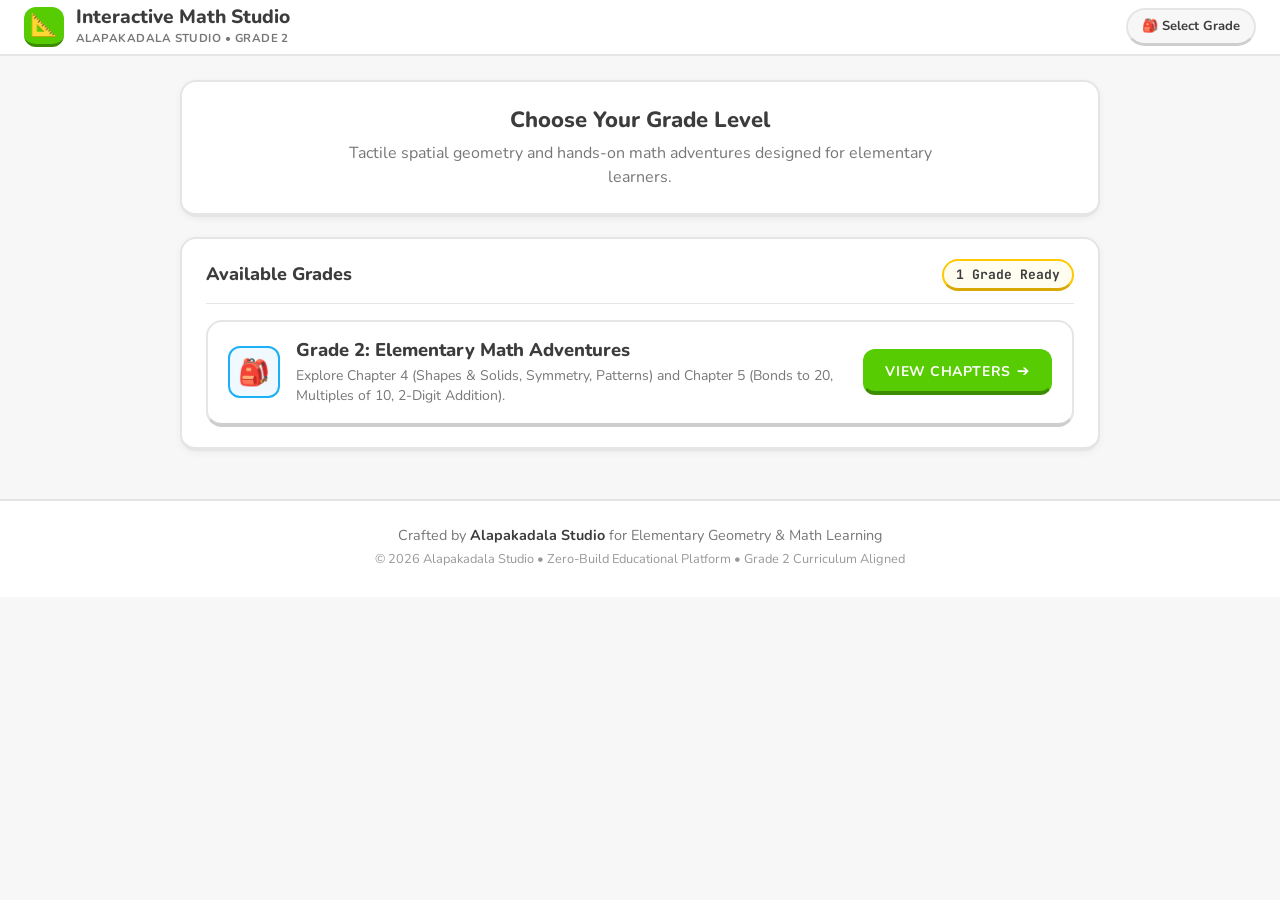
==== commit 6de3797e: "redesign" ====
--- a/index.html
+++ b/index.html
@@ -25,7 +25,7 @@
     <!-- Navigation Controls -->
     <div class="hub-header-actions">
       <button id="btnHeaderBackGrades" class="hub-nav-btn hidden" onclick="showGradesView()" title="Return to Grade Selection">
-        ⬅ All Grades
+        ⬅ Grades
       </button>
 
       <div class="hub-grade-chip" id="hubGradeChip">
@@ -84,17 +84,6 @@
 
     <!-- ================= VIEW 2: GRADE 2 LESSONS LIST ================= -->
     <section id="lessonsView" class="hub-view-panel hidden">
-
-      <!-- Breadcrumb Navigation Bar -->
-      <nav class="lessons-nav-bar" aria-label="Breadcrumb">
-        <button class="lessons-back-btn" onclick="showGradesView()" title="Back to Grade Selection">
-          ⬅ Back to Grade Selection
-        </button>
-        <div class="current-grade-badge">
-          <span>Current Level:</span>
-          <strong>Grade 2 Elementary Math</strong>
-        </div>
-      </nav>
 
       <!-- Clean Section Banner -->
       <section class="hub-hero">
@@ -345,7 +334,7 @@
       if (gradeId === 'grade-2') {
         document.getElementById('gradesView').classList.add('hidden');
         document.getElementById('lessonsView').classList.remove('hidden');
-        document.getElementById('hubGradeChip').innerHTML = '🎒 Grade 2 Active';
+        document.getElementById('hubGradeChip').innerHTML = '🎒 Grade 2';
         document.getElementById('btnHeaderBackGrades').classList.remove('hidden');
         window.location.hash = 'grade-2';
         window.scrollTo({ top: 0, behavior: 'smooth' });
--- a/css/theme.css
+++ b/css/theme.css
@@ -554,7 +554,7 @@
     max-width: 130px;
   }
   .studio-lesson-select {
-    max-width: 140px;
+    max-width: 150px;
     font-size: 12px;
     padding-left: 8px;
     padding-right: 24px;
@@ -564,3 +564,49 @@
     font-size: 12px;
   }
 }
+
+@media (max-width: 480px) {
+  .studio-header {
+    padding: 0 8px;
+    gap: 6px;
+  }
+  .studio-header-left {
+    gap: 6px;
+  }
+  /* Icon-only round tactile back button on small mobile */
+  .studio-back-btn {
+    font-size: 0;
+    width: 36px;
+    height: 36px;
+    padding: 0;
+    justify-content: center;
+    border-radius: var(--radius-pill);
+  }
+  .studio-back-btn::before {
+    content: "⬅";
+    font-size: 14px;
+    display: inline-block;
+  }
+  /* Hide text brand on <= 480px to leave full room for lesson selector */
+  .studio-brand-name {
+    display: none;
+  }
+  .studio-brand-icon {
+    font-size: 20px;
+  }
+  .studio-header-right {
+    gap: 6px;
+  }
+  .studio-lesson-select {
+    max-width: 160px;
+    font-size: 12px;
+    height: 36px;
+    padding-left: 8px;
+    padding-right: 22px;
+  }
+  .studio-sound-btn {
+    width: 36px;
+    height: 36px;
+    font-size: 15px;
+  }
+}
--- a/hub.css
+++ b/hub.css
@@ -23,85 +23,100 @@
   display: flex;
   align-items: center;
   gap: 12px;
+  min-width: 0;
 }
 
 .brand-logo {
-  font-size: 1.5rem;
+  font-size: 1.4rem;
   background-color: var(--color-primary);
   color: #FFFFFF;
-  width: 44px;
-  height: 44px;
+  width: 40px;
+  height: 40px;
   display: flex;
   align-items: center;
   justify-content: center;
   border-radius: var(--radius-md);
   border-bottom: 3px solid var(--color-primary-shadow);
   line-height: 1;
+  flex-shrink: 0;
+}
+
+.brand-text {
+  min-width: 0;
 }
 
 .brand-text h1 {
-  font-size: 1.25rem;
+  font-size: 1.2rem;
   font-weight: 800;
   color: var(--color-text-primary);
   line-height: 1.2;
+  white-space: nowrap;
+  overflow: hidden;
+  text-overflow: ellipsis;
 }
 
 .studio-subtext {
   display: block;
-  font-size: 0.75rem;
+  font-size: 0.72rem;
   font-weight: 700;
   color: var(--color-text-secondary);
   text-transform: uppercase;
-  letter-spacing: 0.05em;
-  margin-top: 2px;
+  letter-spacing: 0.04em;
+  margin-top: 1px;
+  white-space: nowrap;
+  overflow: hidden;
+  text-overflow: ellipsis;
 }
 
 .hub-header-actions {
   display: flex;
   align-items: center;
-  gap: 10px;
+  gap: 8px;
+  flex-shrink: 0;
 }
 
 .hub-nav-btn {
   background: var(--color-surface);
   color: var(--color-secondary);
   border: 2px solid var(--color-border);
-  border-bottom: 4px solid var(--color-border-dark);
-  padding: 8px 16px;
-  border-radius: var(--radius-md);
+  border-bottom: 3px solid var(--color-border-dark);
+  padding: 0 14px;
+  height: 38px;
+  border-radius: var(--radius-pill);
   font-weight: 700;
-  font-size: 14px;
+  font-size: 13px;
   font-family: var(--font-family-display);
   cursor: pointer;
   transition: transform 0.08s ease, border-bottom 0.08s ease, background 0.12s ease;
   display: inline-flex;
   align-items: center;
   gap: 6px;
+  white-space: nowrap;
 }
 
 .hub-nav-btn:hover {
   background: #FAFAFA;
-  border-color: var(--color-border-dark);
 }
 
 .hub-nav-btn:active {
-  transform: translateY(2px);
-  border-bottom-width: 2px;
-  margin-bottom: 2px;
+  transform: translateY(1.5px);
+  border-bottom-width: 1.5px;
 }
 
 .hub-grade-chip {
-  background: var(--color-surface);
+  background: #F7F7F7;
   color: var(--color-text-primary);
   border: 2px solid var(--color-border);
   border-bottom: 3px solid var(--color-border-dark);
-  padding: 8px 14px;
-  border-radius: var(--radius-md);
+  padding: 0 14px;
+  height: 38px;
+  border-radius: var(--radius-pill);
   font-weight: 700;
-  font-size: 14px;
+  font-size: 13px;
   display: inline-flex;
   align-items: center;
   gap: 6px;
+  white-space: nowrap;
 }
 
 .hub-nav-btn.hidden,
@@ -658,15 +673,39 @@
 /* ================= RESPONSIVE ================= */
 @media (max-width: 768px) {
   .hub-header {
-    padding: 12px 18px;
+    padding: 0 14px;
+    height: 52px;
+    gap: 8px;
+  }
+
+  .brand {
+    gap: 8px;
+  }
+
+  .brand-logo {
+    width: 36px;
+    height: 36px;
+    font-size: 1.2rem;
   }
 
   .brand-text h1 {
-    font-size: 1.15rem;
+    font-size: 1rem;
+    max-width: 160px;
+  }
+
+  .studio-subtext {
+    display: none;
+  }
+
+  .hub-nav-btn,
+  .hub-grade-chip {
+    height: 34px;
+    padding: 0 10px;
+    font-size: 12px;
   }
 
   .hub-hero {
-    padding: 18px 16px;
+    padding: 18px 14px;
   }
 
   .hub-hero h2 {
@@ -676,14 +715,14 @@
   .grade-list-item {
     flex-direction: column;
     align-items: flex-start;
-    padding: 18px 16px;
-    gap: 14px;
+    padding: 16px 14px;
+    gap: 12px;
   }
 
   .grade-item-left {
     flex-direction: column;
     align-items: flex-start;
-    gap: 12px;
+    gap: 10px;
     width: 100%;
   }
 
@@ -700,3 +739,77 @@
     grid-template-columns: 1fr;
   }
 }
+
+@media (max-width: 600px) {
+  /* Fix chapter accordion text wrapping */
+  .chapter-header {
+    display: grid;
+    grid-template-columns: auto 1fr auto;
+    grid-template-areas:
+      "badge . count"
+      "title title title";
+    padding: 14px 14px;
+    gap: 8px 10px;
+  }
+
+  .chapter-badge {
+    grid-area: badge;
+  }
+
+  .chapter-header-right {
+    grid-area: count;
+    justify-self: end;
+  }
+
+  .chapter-title-group {
+    grid-area: title;
+    width: 100%;
+  }
+
+  .chapter-title {
+    font-size: 1.15rem;
+    line-height: 1.3;
+  }
+
+  .chapter-header-left {
+    display: contents;
+  }
+
+  .chapter-body {
+    padding: 14px 10px;
+  }
+
+  .lesson-card {
+    padding: 16px 14px;
+  }
+}
+
+@media (max-width: 480px) {
+  .hub-header {
+    padding: 0 10px;
+  }
+
+  .brand-text h1 {
+    font-size: 0.92rem;
+    max-width: 120px;
+  }
+
+  /* When back button is active, hide redundant chip on mobile to avoid collision */
+  .hub-nav-btn:not(.hidden) ~ .hub-grade-chip {
+    display: none !important;
+  }
+
+  .hub-nav-btn {
+    font-size: 0;
+    width: 36px;
+    height: 36px;
+    padding: 0;
+    justify-content: center;
+    border-radius: var(--radius-pill);
+  }
+
+  .hub-nav-btn::before {
+    content: "⬅";
+    font-size: 14px;
+  }
+}
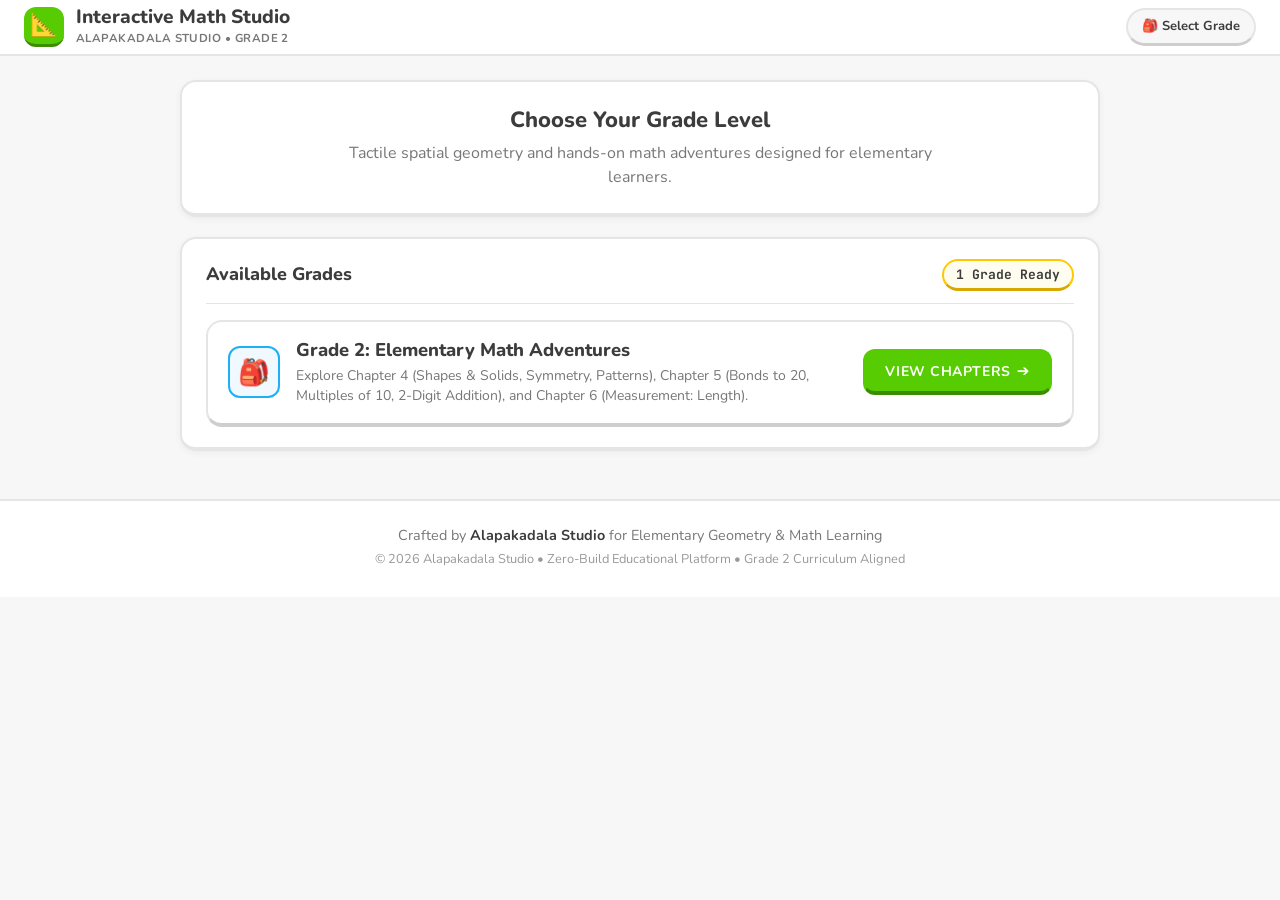
==== commit 881a9a58: "add: length" ====
--- a/index.html
+++ b/index.html
@@ -65,7 +65,7 @@
                   <h4>Grade 2: Elementary Math Adventures</h4>
                 </div>
                 <p class="grade-item-desc">
-                  Explore Chapter 4 (Shapes &amp; Solids, Symmetry, Patterns) and Chapter 5 (Bonds to 20, Multiples of 10, 2-Digit Addition).
+                  Explore Chapter 4 (Shapes &amp; Solids, Symmetry, Patterns), Chapter 5 (Bonds to 20, Multiples of 10, 2-Digit Addition), and Chapter 6 (Measurement: Length).
                 </p>
               </div>
             </div>
@@ -293,6 +293,52 @@
                   <div class="lesson-cta-btn arena-btn">
                     <span>Enter Arena</span>
                     <span class="cta-arrow">⚔️</span>
+                  </div>
+                </div>
+              </a>
+
+            </section>
+          </div>
+        </div>
+
+        <!-- ================= CHAPTER 6: MEASUREMENT ================= -->
+        <div class="chapter-accordion open" id="chapter-6">
+          <button class="chapter-header" onclick="toggleChapter('chapter-6')" aria-expanded="true" aria-controls="chapter-6-body">
+            <div class="chapter-header-left">
+              <span class="chapter-badge chapter-6-badge">Chapter 6</span>
+              <div class="chapter-title-group">
+                <h3 class="chapter-title">Measurement</h3>
+                <span class="chapter-subtitle">Length (cm &amp; m), Mass &amp; Capacity</span>
+              </div>
+            </div>
+            <div class="chapter-header-right">
+              <span class="chapter-lesson-count">1 Lesson Ready</span>
+              <span class="chapter-chevron" aria-hidden="true">▼</span>
+            </div>
+          </button>
+
+          <div class="chapter-body" id="chapter-6-body">
+            <section class="lessons-grid">
+
+              <!-- LESSON 1 CARD: LENGTH STUDIO -->
+              <a href="length.html" class="lesson-card measurement" aria-label="Start Lesson 1: Length Studio (cm and m)">
+                <div class="lesson-card-header">
+                  <div class="lesson-card-badge-row">
+                    <span class="lesson-number-badge">Lesson 1</span>
+                    <span class="lesson-icon-preview">📏 🦒</span>
+                  </div>
+                  <h3>Length Studio (cm &amp; m)</h3>
+                  <p class="lesson-subtitle">Rulers, Non-Zero Starts, Curved String &amp; Giraffes</p>
+                </div>
+
+                <p class="lesson-desc">
+                  Measure in cm &amp; m, fix faulty rulers, uncoil curved string, connect Momo's cheese path, and compare tall zoo giraffes!
+                </p>
+
+                <div class="lesson-card-footer">
+                  <div class="lesson-cta-btn">
+                    <span>Start Studio</span>
+                    <span class="cta-arrow">➔</span>
                   </div>
                 </div>
               </a>
--- a/hub.css
+++ b/hub.css
@@ -433,6 +433,12 @@
   border-color: var(--color-secondary);
 }
 
+.chapter-badge.chapter-6-badge {
+  background: #F3E8FF;
+  color: #6D28D9;
+  border-color: #8B5CF6;
+}
+
 .chapter-title-group {
   display: flex;
   flex-direction: column;
